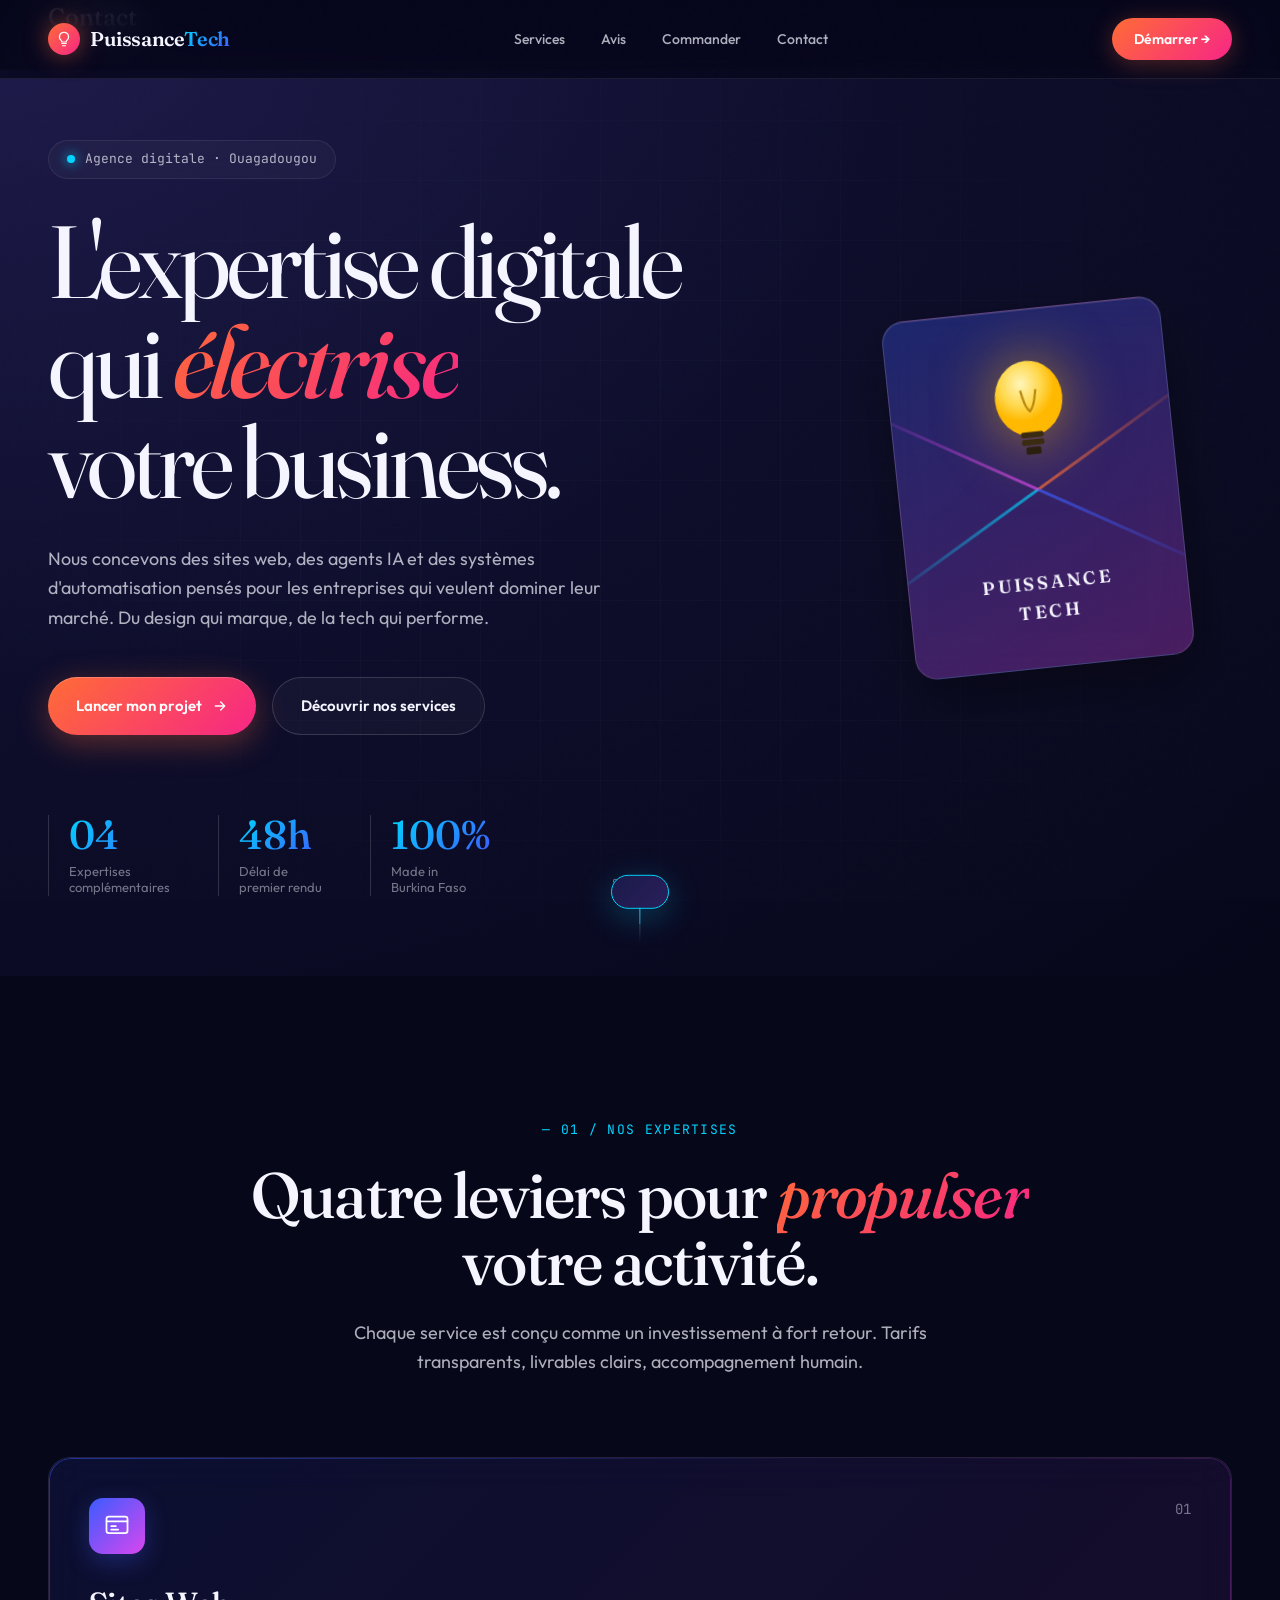
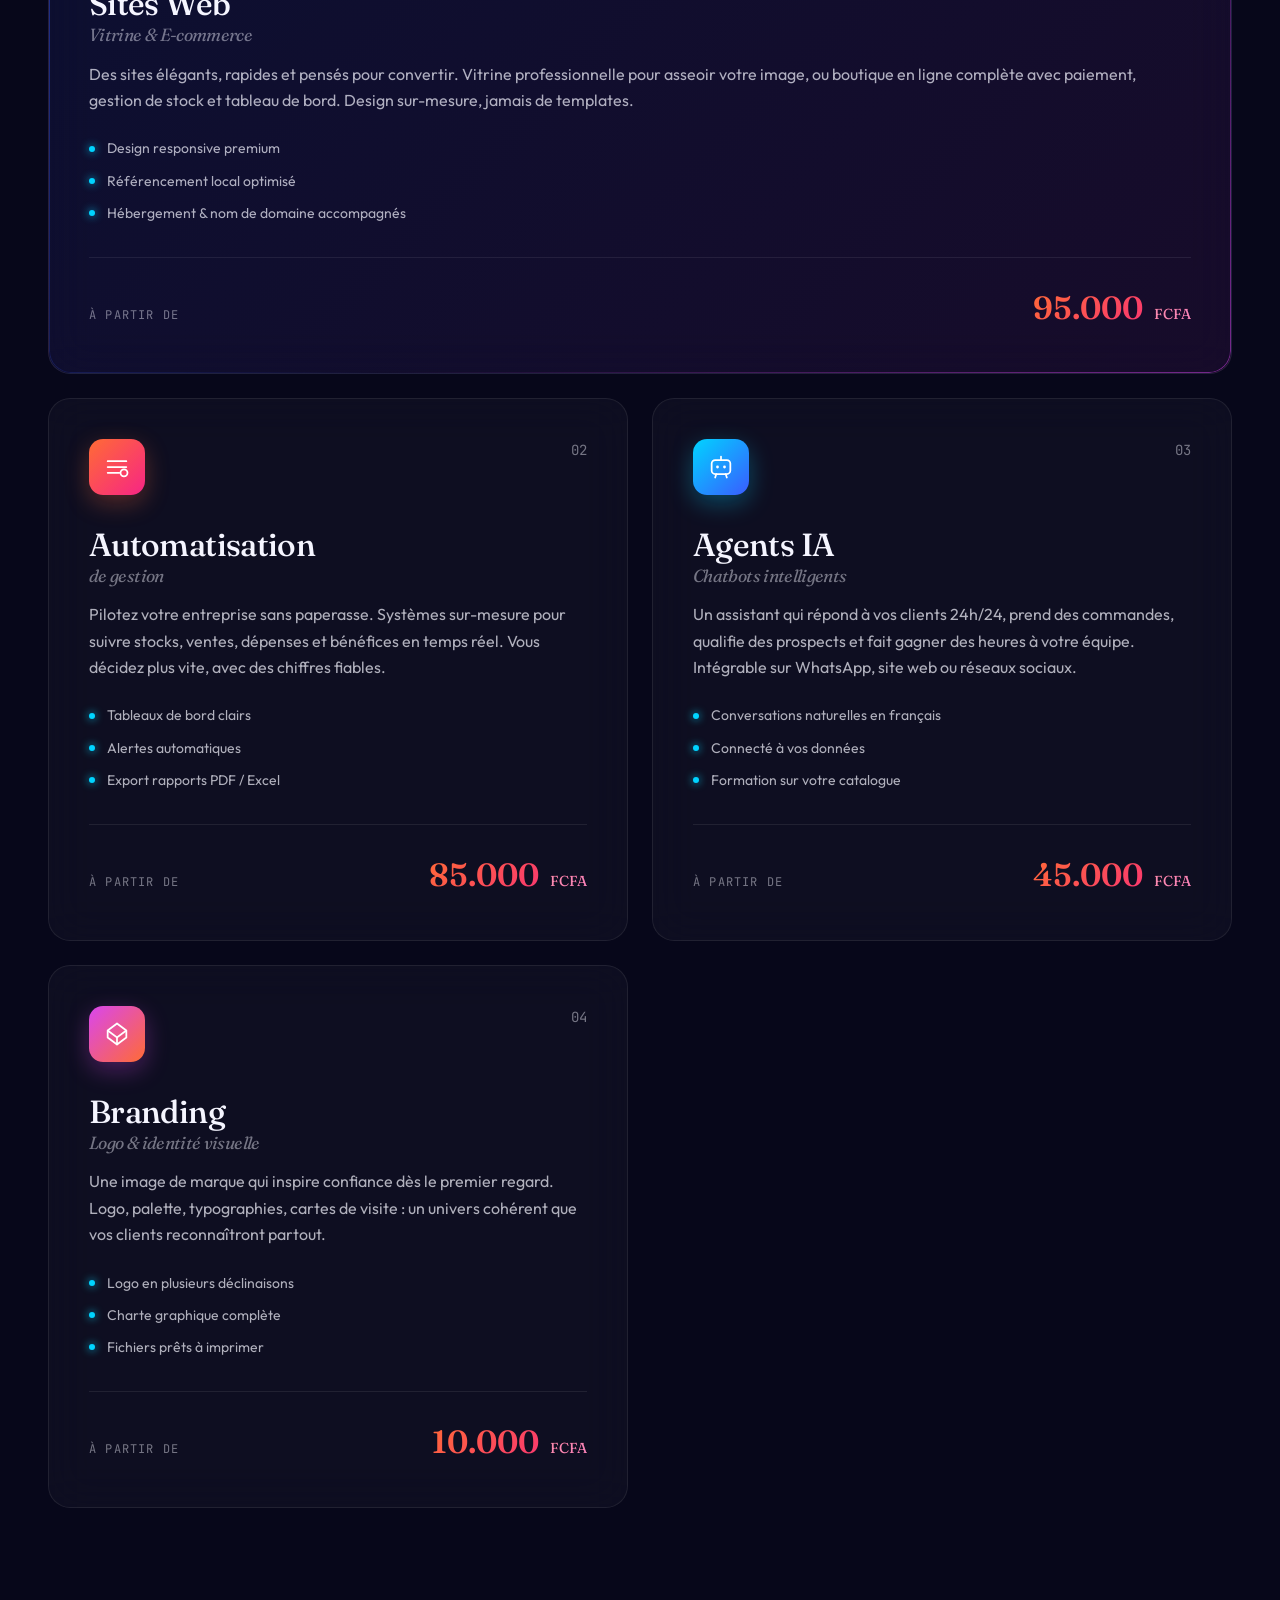
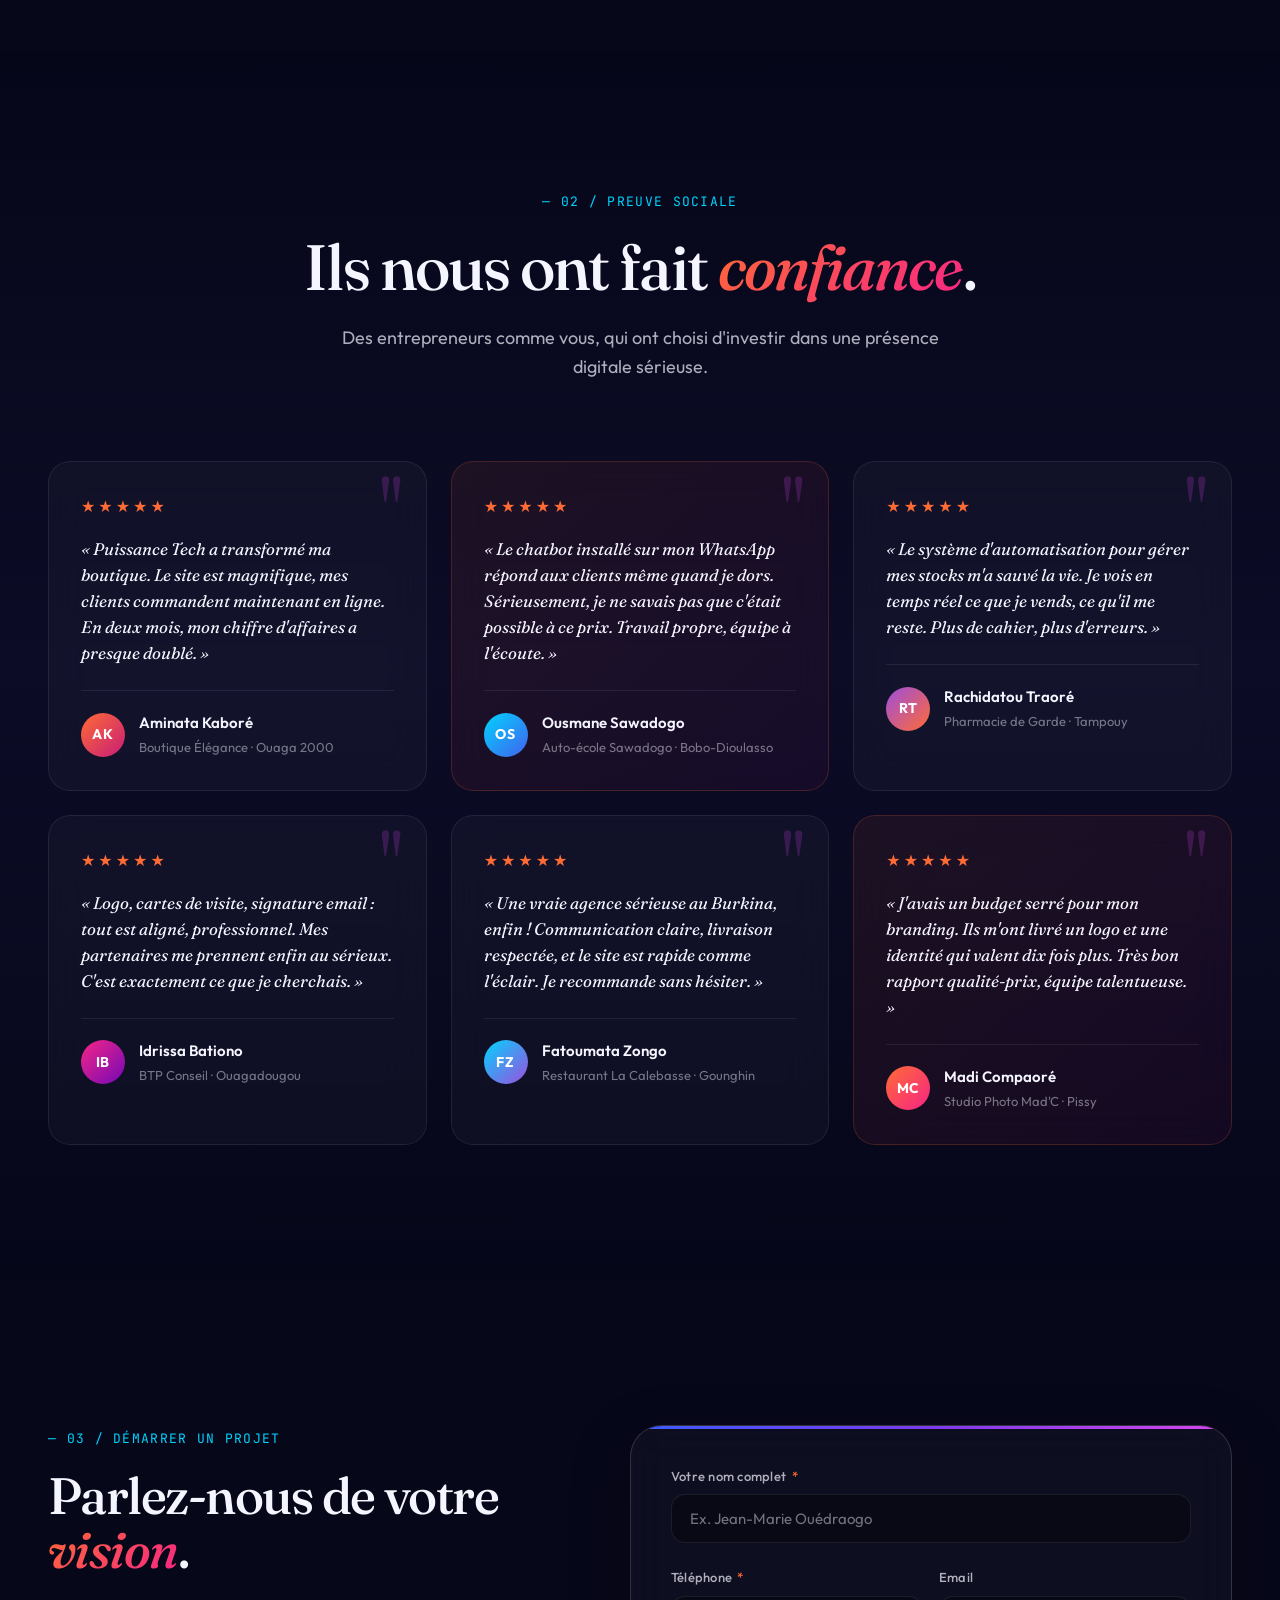
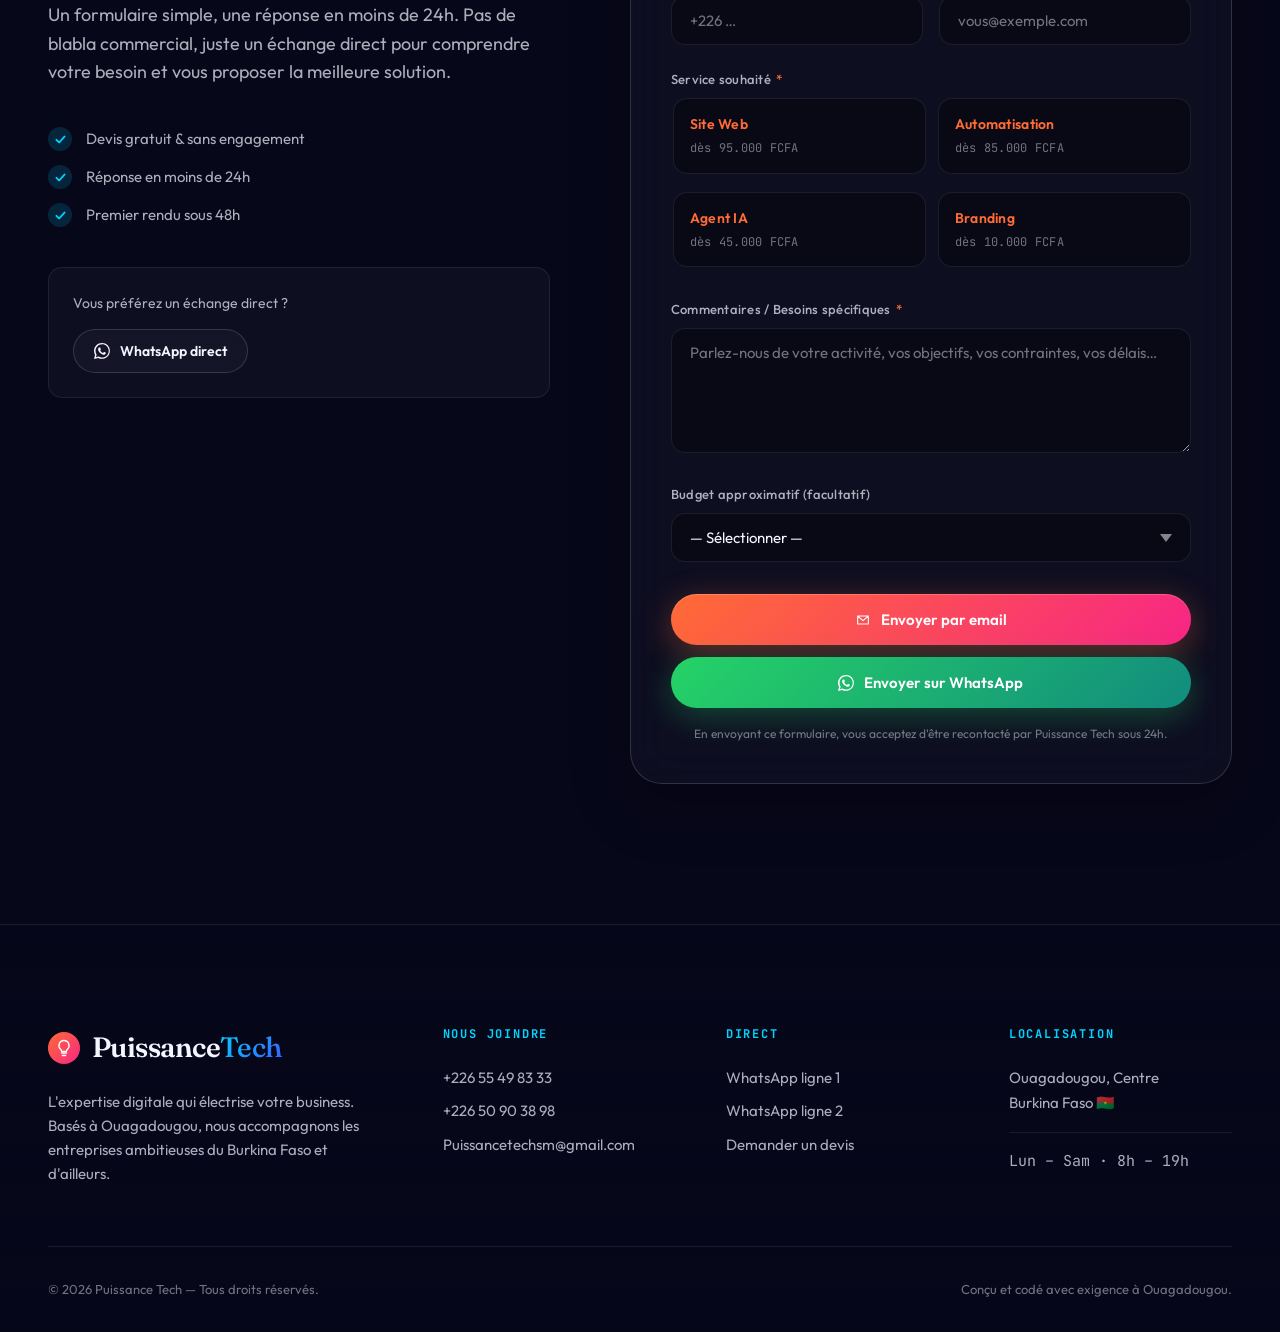
==== index.html @ 855908fe "Site web Site commercial et de présentation de service" ====
<!DOCTYPE html>
<html lang="fr">
<head>
  <meta charset="UTF-8" />
  <meta name="viewport" content="width=device-width, initial-scale=1.0" />
  <meta name="theme-color" content="#0a0a23" />

  <!-- SEO -->
  <title>Puissance Tech — Agence digitale à Ouagadougou | Sites web, IA, automatisation</title>
  <meta name="description" content="Puissance Tech, agence digitale au Burkina Faso. Création de sites web, agents IA, automatisation de gestion et branding. Sites vitrine et e-commerce à partir de 95.000 FCFA." />
  <meta name="keywords" content="agence digitale Ouagadougou, site web Burkina Faso, création site internet Ouaga, chatbot IA Burkina, automatisation entreprise Afrique, branding logo Ouagadougou, Puissance Tech" />
  <meta name="author" content="Puissance Tech" />
  <meta name="geo.region" content="BF" />
  <meta name="geo.placename" content="Ouagadougou" />

  <!-- Open Graph -->
  <meta property="og:type" content="website" />
  <meta property="og:title" content="Puissance Tech — Agence digitale haut de gamme" />
  <meta property="og:description" content="Sites web, agents IA, automatisation, branding. L'expertise digitale au service de votre puissance." />
  <meta property="og:locale" content="fr_FR" />

  <!-- Fonts -->
  <link rel="preconnect" href="https://fonts.googleapis.com" />
  <link rel="preconnect" href="https://fonts.gstatic.com" crossorigin />
  <link href="https://fonts.googleapis.com/css2?family=Fraunces:ital,opsz,wght@0,9..144,300;0,9..144,400;0,9..144,500;0,9..144,600;0,9..144,700;0,9..144,900;1,9..144,400&family=Outfit:wght@300;400;500;600;700&family=JetBrains+Mono:wght@400;500&display=swap" rel="stylesheet" />

  <link rel="stylesheet" href="styles.css" />

  <!-- Schema.org -->
  <script type="application/ld+json">
  {
    "@context": "https://schema.org",
    "@type": "ProfessionalService",
    "name": "Puissance Tech",
    "description": "Agence digitale spécialisée en création de sites web, agents IA, automatisation de gestion et branding.",
    "image": "",
    "telephone": ["+22655498333", "+22650903898"],
    "email": "Puissancetechsm@gmail.com",
    "address": {
      "@type": "PostalAddress",
      "addressLocality": "Ouagadougou",
      "addressRegion": "Centre",
      "addressCountry": "BF"
    },
    "areaServed": "BF",
    "priceRange": "À partir de 10.000 FCFA"
  }
  </script>
</head>
<body>

  <!-- Bruit / grain overlay -->
  <div class="grain" aria-hidden="true"></div>

  <!-- Orbes lumineux d'ambiance -->
  <div class="ambient" aria-hidden="true">
    <div class="orb orb--blue"></div>
    <div class="orb orb--magenta"></div>
    <div class="orb orb--orange"></div>
  </div>

  <!-- Navigation -->
  <header class="nav">
    <a href="#hero" class="nav__brand" aria-label="Puissance Tech — accueil">
      <span class="nav__bulb" aria-hidden="true">
        <svg viewBox="0 0 24 24" fill="none" xmlns="http://www.w3.org/2000/svg">
          <path d="M9 18h6M10 21h4M12 3a6 6 0 0 0-4 10.5c.7.7 1 1.5 1 2.5h6c0-1 .3-1.8 1-2.5A6 6 0 0 0 12 3Z" stroke="currentColor" stroke-width="1.6" stroke-linecap="round" stroke-linejoin="round"/>
        </svg>
      </span>
      <span class="nav__name">Puissance<span class="nav__name-accent">Tech</span></span>
    </a>
    <nav class="nav__links" aria-label="Navigation principale">
      <a href="#services">Services</a>
      <a href="#avis">Avis</a>
      <a href="#commander">Commander</a>
      <a href="#contact">Contact</a>
    </nav>
    <a href="#commander" class="nav__cta">Démarrer →</a>
    <button class="nav__burger" aria-label="Ouvrir le menu" aria-expanded="false">
      <span></span><span></span><span></span>
    </button>
  </header>

  <!-- Menu mobile -->
  <div class="mobile-menu" aria-hidden="true">
    <a href="#services">Services</a>
    <a href="#avis">Avis Clients</a>
    <a href="#commander">Commander</a>
    <a href="#contact">Contact</a>
  </div>

  <!-- HERO -->
  <section id="hero" class="hero">
    <div class="hero__inner">
      <div class="hero__badge">
        <span class="hero__pulse" aria-hidden="true"></span>
        Agence digitale · Ouagadougou
      </div>

      <h1 class="hero__title">
        L'expertise digitale<br />
        qui <em>électrise</em><br />
        votre business.
      </h1>

      <p class="hero__lede">
        Nous concevons des sites web, des agents IA et des systèmes d'automatisation
        pensés pour les entreprises qui veulent dominer leur marché. Du design qui marque,
        de la tech qui performe.
      </p>

      <div class="hero__actions">
        <a href="#commander" class="btn btn--primary">
          Lancer mon projet
          <svg width="16" height="16" viewBox="0 0 24 24" fill="none"><path d="M5 12h14m-6-6 6 6-6 6" stroke="currentColor" stroke-width="2" stroke-linecap="round" stroke-linejoin="round"/></svg>
        </a>
        <a href="#services" class="btn btn--ghost">Découvrir nos services</a>
      </div>

      <div class="hero__metrics">
        <div class="metric">
          <div class="metric__value">04</div>
          <div class="metric__label">Expertises<br/>complémentaires</div>
        </div>
        <div class="metric">
          <div class="metric__value">48h</div>
          <div class="metric__label">Délai de<br/>premier rendu</div>
        </div>
        <div class="metric">
          <div class="metric__value">100%</div>
          <div class="metric__label">Made in<br/>Burkina Faso</div>
        </div>
      </div>
    </div>

    <!-- Carte logo flottante -->
    <div class="hero__logo-card" aria-hidden="true">
      <div class="logo-card">
        <div class="logo-card__rays">
          <span class="ray ray--1"></span>
          <span class="ray ray--2"></span>
          <span class="ray ray--3"></span>
          <span class="ray ray--4"></span>
        </div>
        <div class="logo-card__bulb">
          <svg viewBox="0 0 64 64" fill="none" xmlns="http://www.w3.org/2000/svg">
            <ellipse cx="32" cy="26" rx="18" ry="20" fill="url(#bulbGrad)"/>
            <rect x="26" y="44" width="12" height="3" rx="1" fill="#3a2a10"/>
            <rect x="26" y="48" width="12" height="3" rx="1" fill="#3a2a10"/>
            <rect x="28" y="52" width="8" height="4" rx="1" fill="#2a1f0e"/>
            <path d="M28 22c1 4 1 8 4 11M36 22c-1 4-1 8-4 11" stroke="#b8860b" stroke-width="1.2" stroke-linecap="round"/>
            <defs>
              <radialGradient id="bulbGrad" cx="0.4" cy="0.3">
                <stop offset="0%" stop-color="#fff5b8"/>
                <stop offset="60%" stop-color="#ffd84d"/>
                <stop offset="100%" stop-color="#ffb800"/>
              </radialGradient>
            </defs>
          </svg>
        </div>
        <div class="logo-card__label">PUISSANCE TECH</div>
      </div>
    </div>

    <div class="hero__scroll" aria-hidden="true">
      <span>Scroll</span>
      <span class="hero__scroll-line"></span>
    </div>
  </section>

  <!-- SERVICES -->
  <section id="services" class="services">
    <div class="section-head">
      <span class="section-head__kicker">— 01 / Nos expertises</span>
      <h2 class="section-head__title">Quatre leviers pour <em>propulser</em> votre activité.</h2>
      <p class="section-head__sub">Chaque service est conçu comme un investissement à fort retour. Tarifs transparents, livrables clairs, accompagnement humain.</p>
    </div>

    <div class="services__grid">

      <!-- Service 1 -->
      <article class="service service--featured">
        <div class="service__head">
          <div class="service__icon" aria-hidden="true">
            <svg viewBox="0 0 24 24" fill="none"><rect x="3" y="4" width="18" height="14" rx="2" stroke="currentColor" stroke-width="1.5"/><path d="M3 8h18M7 12h4M7 15h6" stroke="currentColor" stroke-width="1.5" stroke-linecap="round"/></svg>
          </div>
          <div class="service__num">01</div>
        </div>
        <h3 class="service__title">Sites Web<br/><span>Vitrine & E-commerce</span></h3>
        <p class="service__desc">
          Des sites élégants, rapides et pensés pour convertir. Vitrine professionnelle pour
          asseoir votre image, ou boutique en ligne complète avec paiement, gestion de stock
          et tableau de bord. Design sur-mesure, jamais de templates.
        </p>
        <ul class="service__features">
          <li>Design responsive premium</li>
          <li>Référencement local optimisé</li>
          <li>Hébergement & nom de domaine accompagnés</li>
        </ul>
        <div class="service__price">
          <span class="service__price-label">À partir de</span>
          <span class="service__price-value">95.000 <em>FCFA</em></span>
        </div>
      </article>

      <!-- Service 2 -->
      <article class="service">
        <div class="service__head">
          <div class="service__icon" aria-hidden="true">
            <svg viewBox="0 0 24 24" fill="none"><path d="M4 7h16M4 12h16M4 17h10" stroke="currentColor" stroke-width="1.5" stroke-linecap="round"/><circle cx="18" cy="17" r="3" stroke="currentColor" stroke-width="1.5"/></svg>
          </div>
          <div class="service__num">02</div>
        </div>
        <h3 class="service__title">Automatisation<br/><span>de gestion</span></h3>
        <p class="service__desc">
          Pilotez votre entreprise sans paperasse. Systèmes sur-mesure pour suivre stocks,
          ventes, dépenses et bénéfices en temps réel. Vous décidez plus vite, avec des
          chiffres fiables.
        </p>
        <ul class="service__features">
          <li>Tableaux de bord clairs</li>
          <li>Alertes automatiques</li>
          <li>Export rapports PDF / Excel</li>
        </ul>
        <div class="service__price">
          <span class="service__price-label">À partir de</span>
          <span class="service__price-value">85.000 <em>FCFA</em></span>
        </div>
      </article>

      <!-- Service 3 -->
      <article class="service">
        <div class="service__head">
          <div class="service__icon" aria-hidden="true">
            <svg viewBox="0 0 24 24" fill="none"><rect x="4" y="6" width="16" height="12" rx="3" stroke="currentColor" stroke-width="1.5"/><circle cx="9" cy="12" r="1.2" fill="currentColor"/><circle cx="15" cy="12" r="1.2" fill="currentColor"/><path d="M12 3v3M8 18l-1 3M16 18l1 3" stroke="currentColor" stroke-width="1.5" stroke-linecap="round"/></svg>
          </div>
          <div class="service__num">03</div>
        </div>
        <h3 class="service__title">Agents IA<br/><span>Chatbots intelligents</span></h3>
        <p class="service__desc">
          Un assistant qui répond à vos clients 24h/24, prend des commandes, qualifie des
          prospects et fait gagner des heures à votre équipe. Intégrable sur WhatsApp,
          site web ou réseaux sociaux.
        </p>
        <ul class="service__features">
          <li>Conversations naturelles en français</li>
          <li>Connecté à vos données</li>
          <li>Formation sur votre catalogue</li>
        </ul>
        <div class="service__price">
          <span class="service__price-label">À partir de</span>
          <span class="service__price-value">45.000 <em>FCFA</em></span>
        </div>
      </article>

      <!-- Service 4 -->
      <article class="service">
        <div class="service__head">
          <div class="service__icon" aria-hidden="true">
            <svg viewBox="0 0 24 24" fill="none"><path d="M12 3 4 9v6l8 6 8-6V9l-8-6Z" stroke="currentColor" stroke-width="1.5" stroke-linejoin="round"/><path d="m4 9 8 6 8-6M12 15v6" stroke="currentColor" stroke-width="1.5"/></svg>
          </div>
          <div class="service__num">04</div>
        </div>
        <h3 class="service__title">Branding<br/><span>Logo & identité visuelle</span></h3>
        <p class="service__desc">
          Une image de marque qui inspire confiance dès le premier regard. Logo, palette,
          typographies, cartes de visite : un univers cohérent que vos clients
          reconnaîtront partout.
        </p>
        <ul class="service__features">
          <li>Logo en plusieurs déclinaisons</li>
          <li>Charte graphique complète</li>
          <li>Fichiers prêts à imprimer</li>
        </ul>
        <div class="service__price">
          <span class="service__price-label">À partir de</span>
          <span class="service__price-value">10.000 <em>FCFA</em></span>
        </div>
      </article>

    </div>
  </section>

  <!-- AVIS CLIENTS -->
  <section id="avis" class="reviews">
    <div class="section-head">
      <span class="section-head__kicker">— 02 / Preuve sociale</span>
      <h2 class="section-head__title">Ils nous ont fait <em>confiance</em>.</h2>
      <p class="section-head__sub">Des entrepreneurs comme vous, qui ont choisi d'investir dans une présence digitale sérieuse.</p>
    </div>

    <div class="reviews__grid">

      <article class="review">
        <div class="review__stars" aria-label="5 sur 5">★★★★★</div>
        <p class="review__text">
          « Puissance Tech a transformé ma boutique. Le site est magnifique, mes clients
          commandent maintenant en ligne. En deux mois, mon chiffre d'affaires a presque doublé. »
        </p>
        <footer class="review__author">
          <div class="review__avatar" style="background: linear-gradient(135deg, #ff6b35, #c81d77);">AK</div>
          <div>
            <div class="review__name">Aminata Kaboré</div>
            <div class="review__role">Boutique Élégance · Ouaga 2000</div>
          </div>
        </footer>
      </article>

      <article class="review review--accent">
        <div class="review__stars" aria-label="5 sur 5">★★★★★</div>
        <p class="review__text">
          « Le chatbot installé sur mon WhatsApp répond aux clients même quand je dors.
          Sérieusement, je ne savais pas que c'était possible à ce prix. Travail propre,
          équipe à l'écoute. »
        </p>
        <footer class="review__author">
          <div class="review__avatar" style="background: linear-gradient(135deg, #00d4ff, #4361ee);">OS</div>
          <div>
            <div class="review__name">Ousmane Sawadogo</div>
            <div class="review__role">Auto-école Sawadogo · Bobo-Dioulasso</div>
          </div>
        </footer>
      </article>

      <article class="review">
        <div class="review__stars" aria-label="5 sur 5">★★★★★</div>
        <p class="review__text">
          « Le système d'automatisation pour gérer mes stocks m'a sauvé la vie. Je vois
          en temps réel ce que je vends, ce qu'il me reste. Plus de cahier, plus d'erreurs. »
        </p>
        <footer class="review__author">
          <div class="review__avatar" style="background: linear-gradient(135deg, #9d4edd, #ff6b35);">RT</div>
          <div>
            <div class="review__name">Rachidatou Traoré</div>
            <div class="review__role">Pharmacie de Garde · Tampouy</div>
          </div>
        </footer>
      </article>

      <article class="review">
        <div class="review__stars" aria-label="5 sur 5">★★★★★</div>
        <p class="review__text">
          « Logo, cartes de visite, signature email : tout est aligné, professionnel.
          Mes partenaires me prennent enfin au sérieux. C'est exactement ce que je cherchais. »
        </p>
        <footer class="review__author">
          <div class="review__avatar" style="background: linear-gradient(135deg, #f72585, #7209b7);">IB</div>
          <div>
            <div class="review__name">Idrissa Bationo</div>
            <div class="review__role">BTP Conseil · Ouagadougou</div>
          </div>
        </footer>
      </article>

      <article class="review">
        <div class="review__stars" aria-label="5 sur 5">★★★★★</div>
        <p class="review__text">
          « Une vraie agence sérieuse au Burkina, enfin ! Communication claire, livraison
          respectée, et le site est rapide comme l'éclair. Je recommande sans hésiter. »
        </p>
        <footer class="review__author">
          <div class="review__avatar" style="background: linear-gradient(135deg, #00d4ff, #9d4edd);">FZ</div>
          <div>
            <div class="review__name">Fatoumata Zongo</div>
            <div class="review__role">Restaurant La Calebasse · Gounghin</div>
          </div>
        </footer>
      </article>

      <article class="review review--accent">
        <div class="review__stars" aria-label="5 sur 5">★★★★★</div>
        <p class="review__text">
          « J'avais un budget serré pour mon branding. Ils m'ont livré un logo et une identité
          qui valent dix fois plus. Très bon rapport qualité-prix, équipe talentueuse. »
        </p>
        <footer class="review__author">
          <div class="review__avatar" style="background: linear-gradient(135deg, #ff6b35, #f72585);">MC</div>
          <div>
            <div class="review__name">Madi Compaoré</div>
            <div class="review__role">Studio Photo Mad'C · Pissy</div>
          </div>
        </footer>
      </article>

    </div>
  </section>

  <!-- TUNNEL DE COMMANDE -->
  <section id="commander" class="order">
    <div class="order__container">
      <div class="order__intro">
        <span class="section-head__kicker">— 03 / Démarrer un projet</span>
        <h2 class="section-head__title">Parlez-nous de votre <em>vision</em>.</h2>
        <p class="section-head__sub">
          Un formulaire simple, une réponse en moins de 24h. Pas de blabla commercial,
          juste un échange direct pour comprendre votre besoin et vous proposer la meilleure solution.
        </p>

        <div class="order__perks">
          <div class="perk"><span class="perk__check">✓</span> Devis gratuit & sans engagement</div>
          <div class="perk"><span class="perk__check">✓</span> Réponse en moins de 24h</div>
          <div class="perk"><span class="perk__check">✓</span> Premier rendu sous 48h</div>
        </div>

        <div class="order__direct">
          <p>Vous préférez un échange direct ?</p>
          <a href="https://wa.me/22655498333" class="btn btn--ghost btn--small" target="_blank" rel="noopener">
            <svg width="16" height="16" viewBox="0 0 24 24" fill="currentColor"><path d="M17.5 14.4c-.3-.1-1.7-.8-2-.9-.3-.1-.5-.1-.7.1-.2.3-.7.9-.9 1.1-.2.2-.3.2-.6.1-.3-.1-1.2-.5-2.3-1.4-.9-.8-1.4-1.7-1.6-2-.2-.3 0-.5.1-.6.1-.1.3-.3.4-.5.1-.2.2-.3.3-.5.1-.2.05-.3 0-.5-.05-.1-.6-1.5-.9-2-.2-.5-.5-.4-.7-.4-.2 0-.4 0-.6 0-.2 0-.5.1-.8.4-.3.3-1 1-1 2.4 0 1.4 1 2.8 1.2 3 .1.2 2 3 4.8 4.2.7.3 1.2.5 1.6.6.7.2 1.3.2 1.8.1.5-.1 1.7-.7 1.9-1.4.2-.7.2-1.2.2-1.4-.1-.1-.3-.2-.6-.3z"/><path d="M20.5 3.5C18.3 1.3 15.3.1 12 .1 5.4.1 0 5.4 0 12c0 2.1.6 4.2 1.6 6L0 24l6.2-1.6c1.7.9 3.7 1.4 5.7 1.4 6.6 0 11.9-5.4 11.9-11.9 0-3.2-1.2-6.2-3.3-8.4zm-8.4 18.3c-1.8 0-3.5-.5-5-1.4l-.4-.2-3.7 1 1-3.6-.2-.4c-1-1.6-1.5-3.4-1.5-5.3 0-5.5 4.4-9.9 9.9-9.9 2.6 0 5.1 1 7 2.9 1.9 1.9 2.9 4.4 2.9 7-.1 5.4-4.5 9.9-10 9.9z"/></svg>
            WhatsApp direct
          </a>
        </div>
      </div>

      <form class="order__form" id="orderForm" novalidate>
        <div class="form__group">
          <label for="name">Votre nom complet <span>*</span></label>
          <input type="text" id="name" name="name" required placeholder="Ex. Jean-Marie Ouédraogo" />
        </div>

        <div class="form__row">
          <div class="form__group">
            <label for="phone">Téléphone <span>*</span></label>
            <input type="tel" id="phone" name="phone" required placeholder="+226 …" />
          </div>
          <div class="form__group">
            <label for="email">Email</label>
            <input type="email" id="email" name="email" placeholder="vous@exemple.com" />
          </div>
        </div>

        <div class="form__group">
          <label>Service souhaité <span>*</span></label>
          <div class="form__chips">
            <label class="chip">
              <input type="radio" name="service" value="Site Web (Vitrine ou E-commerce) — à partir de 95.000 FCFA" required />
              <span>Site Web<small>dès 95.000 FCFA</small></span>
            </label>
            <label class="chip">
              <input type="radio" name="service" value="Automatisation de gestion — à partir de 85.000 FCFA" />
              <span>Automatisation<small>dès 85.000 FCFA</small></span>
            </label>
            <label class="chip">
              <input type="radio" name="service" value="Agent IA / Chatbot — à partir de 45.000 FCFA" />
              <span>Agent IA<small>dès 45.000 FCFA</small></span>
            </label>
            <label class="chip">
              <input type="radio" name="service" value="Branding (Logo & identité visuelle) — à partir de 10.000 FCFA" />
              <span>Branding<small>dès 10.000 FCFA</small></span>
            </label>
          </div>
        </div>

        <div class="form__group">
          <label for="message">Commentaires / Besoins spécifiques <span>*</span></label>
          <textarea id="message" name="message" rows="5" required placeholder="Parlez-nous de votre activité, vos objectifs, vos contraintes, vos délais…"></textarea>
        </div>

        <div class="form__group">
          <label for="budget">Budget approximatif (facultatif)</label>
          <select id="budget" name="budget">
            <option value="">— Sélectionner —</option>
            <option>Moins de 50.000 FCFA</option>
            <option>50.000 – 100.000 FCFA</option>
            <option>100.000 – 250.000 FCFA</option>
            <option>250.000 – 500.000 FCFA</option>
            <option>Plus de 500.000 FCFA</option>
            <option>À définir ensemble</option>
          </select>
        </div>

        <div class="form__submit">
          <button type="submit" class="btn btn--primary btn--full" data-method="email">
            <svg width="16" height="16" viewBox="0 0 24 24" fill="none"><path d="M4 6h16v12H4z M4 6l8 7 8-7" stroke="currentColor" stroke-width="1.6" stroke-linejoin="round"/></svg>
            Envoyer par email
          </button>
          <button type="submit" class="btn btn--whatsapp btn--full" data-method="whatsapp">
            <svg width="16" height="16" viewBox="0 0 24 24" fill="currentColor"><path d="M17.5 14.4c-.3-.1-1.7-.8-2-.9-.3-.1-.5-.1-.7.1-.2.3-.7.9-.9 1.1-.2.2-.3.2-.6.1-.3-.1-1.2-.5-2.3-1.4-.9-.8-1.4-1.7-1.6-2-.2-.3 0-.5.1-.6.1-.1.3-.3.4-.5.1-.2.2-.3.3-.5.1-.2.05-.3 0-.5-.05-.1-.6-1.5-.9-2-.2-.5-.5-.4-.7-.4-.2 0-.4 0-.6 0-.2 0-.5.1-.8.4-.3.3-1 1-1 2.4 0 1.4 1 2.8 1.2 3 .1.2 2 3 4.8 4.2.7.3 1.2.5 1.6.6.7.2 1.3.2 1.8.1.5-.1 1.7-.7 1.9-1.4.2-.7.2-1.2.2-1.4-.1-.1-.3-.2-.6-.3z"/><path d="M20.5 3.5C18.3 1.3 15.3.1 12 .1 5.4.1 0 5.4 0 12c0 2.1.6 4.2 1.6 6L0 24l6.2-1.6c1.7.9 3.7 1.4 5.7 1.4 6.6 0 11.9-5.4 11.9-11.9 0-3.2-1.2-6.2-3.3-8.4zm-8.4 18.3c-1.8 0-3.5-.5-5-1.4l-.4-.2-3.7 1 1-3.6-.2-.4c-1-1.6-1.5-3.4-1.5-5.3 0-5.5 4.4-9.9 9.9-9.9 2.6 0 5.1 1 7 2.9 1.9 1.9 2.9 4.4 2.9 7-.1 5.4-4.5 9.9-10 9.9z"/></svg>
            Envoyer sur WhatsApp
          </button>
        </div>

        <p class="form__notice">En envoyant ce formulaire, vous acceptez d'être recontacté par Puissance Tech sous 24h.</p>
      </form>

    </div>
  </section>

  <!-- CONTACT / FOOTER -->
  <section id="contact" class="contact">
    <div class="contact__inner">
      <div class="contact__brand">
        <div class="contact__logo">
          <svg viewBox="0 0 24 24" fill="none" xmlns="http://www.w3.org/2000/svg">
            <path d="M9 18h6M10 21h4M12 3a6 6 0 0 0-4 10.5c.7.7 1 1.5 1 2.5h6c0-1 .3-1.8 1-2.5A6 6 0 0 0 12 3Z" stroke="currentColor" stroke-width="1.6" stroke-linecap="round" stroke-linejoin="round"/>
          </svg>
          <span>Puissance<em>Tech</em></span>
        </div>
        <p>L'expertise digitale qui électrise votre business. Basés à Ouagadougou, nous accompagnons les entreprises ambitieuses du Burkina Faso et d'ailleurs.</p>
      </div>

      <div class="contact__col">
        <h4>Nous joindre</h4>
        <a href="tel:+22655498333">+226 55 49 83 33</a>
        <a href="tel:+22650903898">+226 50 90 38 98</a>
        <a href="mailto:Puissancetechsm@gmail.com">Puissancetechsm@gmail.com</a>
      </div>

      <div class="contact__col">
        <h4>Direct</h4>
        <a href="https://wa.me/22655498333" target="_blank" rel="noopener">WhatsApp ligne 1</a>
        <a href="https://wa.me/22650903898" target="_blank" rel="noopener">WhatsApp ligne 2</a>
        <a href="#commander">Demander un devis</a>
      </div>

      <div class="contact__col">
        <h4>Localisation</h4>
        <p>Ouagadougou, Centre<br/>Burkina Faso 🇧🇫</p>
        <p class="contact__hours">Lun – Sam · 8h – 19h</p>
      </div>
    </div>

    <div class="contact__bottom">
      <span>© <span id="year"></span> Puissance Tech — Tous droits réservés.</span>
      <span>Conçu et codé avec exigence à Ouagadougou.</span>
    </div>
  </section>

  <!-- Toast notification -->
  <div class="toast" id="toast" role="status" aria-live="polite"></div>

  <script src="script.js"></script>
</body>
</html>
---- styles.css ----
/* ============================================
   PUISSANCE TECH — Stylesheet
   Direction : Luxe-Tech, sombre, accents lumineux
   ============================================ */

:root {
  /* Palette principale (inspirée du logo) */
  --bg-deep: #07071a;
  --bg-night: #0d0d2b;
  --bg-elevated: #14143a;
  --bg-card: rgba(255, 255, 255, 0.03);
  --bg-card-hover: rgba(255, 255, 255, 0.06);

  /* Accents lumineux */
  --accent-blue: #3a5cff;
  --accent-cyan: #00d4ff;
  --accent-magenta: #d946ef;
  --accent-orange: #ff6b35;
  --accent-pink: #f72585;

  /* Texte */
  --text-primary: #f5f5ff;
  --text-secondary: rgba(245, 245, 255, 0.7);
  --text-muted: rgba(245, 245, 255, 0.45);

  /* Bordures & overlays */
  --border-subtle: rgba(255, 255, 255, 0.08);
  --border-medium: rgba(255, 255, 255, 0.15);
  --border-glow: rgba(58, 92, 255, 0.4);

  /* Gradients signature */
  --grad-logo: linear-gradient(120deg, #3a5cff 0%, #7c3aed 50%, #d946ef 100%);
  --grad-warm: linear-gradient(135deg, #ff6b35 0%, #f72585 100%);
  --grad-cool: linear-gradient(135deg, #00d4ff 0%, #3a5cff 100%);
  --grad-hero: radial-gradient(ellipse at top left, #1e1b4b 0%, #0d0d2b 50%, #07071a 100%);

  /* Typographies */
  --font-display: 'Fraunces', 'Times New Roman', serif;
  --font-body: 'Outfit', system-ui, sans-serif;
  --font-mono: 'JetBrains Mono', 'Courier New', monospace;

  /* Espacement */
  --radius-sm: 6px;
  --radius-md: 14px;
  --radius-lg: 22px;
  --radius-xl: 32px;

  /* Transitions */
  --ease: cubic-bezier(0.22, 1, 0.36, 1);
  --ease-bounce: cubic-bezier(0.34, 1.56, 0.64, 1);
}

/* ============================================
   RESET & BASE
   ============================================ */

*, *::before, *::after {
  box-sizing: border-box;
  margin: 0;
  padding: 0;
}

html {
  scroll-behavior: smooth;
  -webkit-font-smoothing: antialiased;
  text-rendering: optimizeLegibility;
}

body {
  font-family: var(--font-body);
  font-weight: 400;
  font-size: 16px;
  line-height: 1.6;
  color: var(--text-primary);
  background: var(--bg-deep);
  overflow-x: hidden;
  position: relative;
  min-height: 100vh;
}

a {
  color: inherit;
  text-decoration: none;
  transition: color 0.3s var(--ease);
}

button {
  font-family: inherit;
  cursor: pointer;
  border: none;
  background: none;
  color: inherit;
}

img, svg {
  max-width: 100%;
  display: block;
}

em {
  font-style: italic;
  font-family: var(--font-display);
  background: var(--grad-warm);
  -webkit-background-clip: text;
  background-clip: text;
  -webkit-text-fill-color: transparent;
  font-weight: 500;
}

/* ============================================
   AMBIANCE — Grain & orbes
   ============================================ */

.grain {
  position: fixed;
  inset: 0;
  pointer-events: none;
  z-index: 100;
  opacity: 0.04;
  mix-blend-mode: overlay;
  background-image: url("data:image/svg+xml,%3Csvg viewBox='0 0 200 200' xmlns='http://www.w3.org/2000/svg'%3E%3Cfilter id='n'%3E%3CfeTurbulence type='fractalNoise' baseFrequency='0.9' numOctaves='3'/%3E%3C/filter%3E%3Crect width='100%25' height='100%25' filter='url(%23n)'/%3E%3C/svg%3E");
}

.ambient {
  position: fixed;
  inset: 0;
  pointer-events: none;
  z-index: 0;
  overflow: hidden;
}

.orb {
  position: absolute;
  border-radius: 50%;
  filter: blur(100px);
  opacity: 0.4;
  animation: orb-float 20s var(--ease) infinite alternate;
}

.orb--blue {
  width: 600px; height: 600px;
  background: var(--accent-blue);
  top: -200px; left: -200px;
}

.orb--magenta {
  width: 500px; height: 500px;
  background: var(--accent-magenta);
  top: 40%; right: -150px;
  animation-delay: -7s;
  opacity: 0.3;
}

.orb--orange {
  width: 400px; height: 400px;
  background: var(--accent-orange);
  bottom: -100px; left: 30%;
  animation-delay: -14s;
  opacity: 0.2;
}

@keyframes orb-float {
  0%   { transform: translate(0, 0) scale(1); }
  50%  { transform: translate(60px, -40px) scale(1.1); }
  100% { transform: translate(-30px, 60px) scale(0.95); }
}

/* ============================================
   NAVIGATION
   ============================================ */

.nav {
  position: fixed;
  top: 0; left: 0; right: 0;
  z-index: 50;
  padding: 18px 48px;
  display: flex;
  align-items: center;
  justify-content: space-between;
  background: rgba(7, 7, 26, 0.7);
  backdrop-filter: blur(20px) saturate(140%);
  -webkit-backdrop-filter: blur(20px) saturate(140%);
  border-bottom: 1px solid var(--border-subtle);
  transition: all 0.4s var(--ease);
}

.nav.scrolled {
  padding: 12px 48px;
  background: rgba(7, 7, 26, 0.92);
}

.nav__brand {
  display: flex;
  align-items: center;
  gap: 10px;
  font-family: var(--font-display);
  font-weight: 600;
  font-size: 20px;
  letter-spacing: -0.02em;
}

.nav__bulb {
  width: 32px; height: 32px;
  display: grid;
  place-items: center;
  background: var(--grad-warm);
  border-radius: 50%;
  color: white;
  box-shadow: 0 0 24px rgba(255, 107, 53, 0.5);
}

.nav__bulb svg { width: 18px; height: 18px; }

.nav__name-accent {
  background: var(--grad-cool);
  -webkit-background-clip: text;
  background-clip: text;
  -webkit-text-fill-color: transparent;
}

.nav__links {
  display: flex;
  gap: 36px;
}

.nav__links a {
  font-size: 14px;
  font-weight: 500;
  color: var(--text-secondary);
  position: relative;
  padding: 4px 0;
}

.nav__links a::after {
  content: '';
  position: absolute;
  bottom: 0; left: 0;
  height: 1px;
  width: 0;
  background: var(--grad-warm);
  transition: width 0.3s var(--ease);
}

.nav__links a:hover {
  color: var(--text-primary);
}

.nav__links a:hover::after { width: 100%; }

.nav__cta {
  padding: 10px 22px;
  font-size: 14px;
  font-weight: 600;
  background: var(--grad-warm);
  border-radius: 100px;
  color: white;
  box-shadow: 0 4px 24px rgba(255, 107, 53, 0.3);
  transition: all 0.3s var(--ease);
}

.nav__cta:hover {
  transform: translateY(-2px);
  box-shadow: 0 8px 32px rgba(255, 107, 53, 0.5);
}

.nav__burger {
  display: none;
  flex-direction: column;
  gap: 5px;
  padding: 8px;
}

.nav__burger span {
  width: 24px; height: 2px;
  background: var(--text-primary);
  transition: all 0.3s var(--ease);
}

.nav__burger.active span:nth-child(1) { transform: translateY(7px) rotate(45deg); }
.nav__burger.active span:nth-child(2) { opacity: 0; }
.nav__burger.active span:nth-child(3) { transform: translateY(-7px) rotate(-45deg); }

.mobile-menu {
  position: fixed;
  top: 70px; left: 0; right: 0;
  background: rgba(7, 7, 26, 0.98);
  backdrop-filter: blur(20px);
  padding: 32px 48px;
  display: flex;
  flex-direction: column;
  gap: 20px;
  z-index: 49;
  transform: translateY(-100%);
  transition: transform 0.4s var(--ease);
  border-bottom: 1px solid var(--border-subtle);
}

.mobile-menu.open { transform: translateY(0); }

.mobile-menu a {
  font-family: var(--font-display);
  font-size: 24px;
  font-weight: 500;
  color: var(--text-primary);
}

/* ============================================
   BOUTONS
   ============================================ */

.btn {
  display: inline-flex;
  align-items: center;
  gap: 10px;
  padding: 16px 28px;
  font-size: 15px;
  font-weight: 600;
  border-radius: 100px;
  transition: all 0.3s var(--ease);
  cursor: pointer;
  white-space: nowrap;
}

.btn--primary {
  background: var(--grad-warm);
  color: white;
  box-shadow: 0 8px 32px rgba(255, 107, 53, 0.35), inset 0 1px 0 rgba(255,255,255,0.2);
}

.btn--primary:hover {
  transform: translateY(-2px);
  box-shadow: 0 12px 40px rgba(255, 107, 53, 0.5), inset 0 1px 0 rgba(255,255,255,0.2);
}

.btn--ghost {
  background: var(--bg-card);
  color: var(--text-primary);
  border: 1px solid var(--border-medium);
  backdrop-filter: blur(10px);
}

.btn--ghost:hover {
  background: var(--bg-card-hover);
  border-color: var(--accent-cyan);
}

.btn--whatsapp {
  background: linear-gradient(135deg, #25d366, #128c7e);
  color: white;
  box-shadow: 0 8px 32px rgba(37, 211, 102, 0.3);
}

.btn--whatsapp:hover {
  transform: translateY(-2px);
  box-shadow: 0 12px 40px rgba(37, 211, 102, 0.45);
}

.btn--small { padding: 10px 20px; font-size: 14px; }
.btn--full { width: 100%; justify-content: center; }

/* ============================================
   SECTION HEAD
   ============================================ */

.section-head {
  max-width: 780px;
  margin: 0 auto 80px;
  text-align: center;
  position: relative;
  z-index: 2;
}

.section-head__kicker {
  display: inline-block;
  font-family: var(--font-mono);
  font-size: 13px;
  letter-spacing: 0.1em;
  color: var(--accent-cyan);
  margin-bottom: 20px;
  text-transform: uppercase;
}

.section-head__title {
  font-family: var(--font-display);
  font-size: clamp(2.5rem, 5vw, 4.5rem);
  font-weight: 500;
  line-height: 1.05;
  letter-spacing: -0.03em;
  margin-bottom: 24px;
}

.section-head__sub {
  font-size: 18px;
  color: var(--text-secondary);
  max-width: 600px;
  margin: 0 auto;
  line-height: 1.6;
}

/* ============================================
   HERO
   ============================================ */

.hero {
  min-height: 100vh;
  padding: 140px 48px 80px;
  display: flex;
  align-items: center;
  position: relative;
  background: var(--grad-hero);
  overflow: hidden;
}

.hero::before {
  content: '';
  position: absolute;
  inset: 0;
  background-image:
    linear-gradient(rgba(255,255,255,0.02) 1px, transparent 1px),
    linear-gradient(90deg, rgba(255,255,255,0.02) 1px, transparent 1px);
  background-size: 60px 60px;
  mask-image: radial-gradient(ellipse at center, black 40%, transparent 80%);
  -webkit-mask-image: radial-gradient(ellipse at center, black 40%, transparent 80%);
  pointer-events: none;
}

.hero__inner {
  max-width: 1280px;
  width: 100%;
  margin: 0 auto;
  position: relative;
  z-index: 2;
}

.hero__badge {
  display: inline-flex;
  align-items: center;
  gap: 10px;
  padding: 8px 18px;
  border-radius: 100px;
  background: var(--bg-card);
  border: 1px solid var(--border-subtle);
  backdrop-filter: blur(10px);
  font-family: var(--font-mono);
  font-size: 13px;
  color: var(--text-secondary);
  margin-bottom: 32px;
  animation: fade-up 0.8s var(--ease) both;
}

.hero__pulse {
  width: 8px; height: 8px;
  background: var(--accent-cyan);
  border-radius: 50%;
  box-shadow: 0 0 12px var(--accent-cyan);
  animation: pulse 2s var(--ease) infinite;
}

@keyframes pulse {
  0%, 100% { opacity: 1; transform: scale(1); }
  50%      { opacity: 0.5; transform: scale(1.3); }
}

.hero__title {
  font-family: var(--font-display);
  font-weight: 400;
  font-size: clamp(3rem, 8vw, 6.5rem);
  line-height: 0.98;
  letter-spacing: -0.04em;
  margin-bottom: 32px;
  max-width: 900px;
  animation: fade-up 0.8s var(--ease) 0.1s both;
}

.hero__lede {
  font-size: clamp(1rem, 1.4vw, 1.25rem);
  color: var(--text-secondary);
  max-width: 580px;
  margin-bottom: 44px;
  line-height: 1.65;
  animation: fade-up 0.8s var(--ease) 0.2s both;
}

.hero__actions {
  display: flex;
  gap: 16px;
  flex-wrap: wrap;
  margin-bottom: 80px;
  animation: fade-up 0.8s var(--ease) 0.3s both;
}

.hero__metrics {
  display: flex;
  gap: 48px;
  flex-wrap: wrap;
  animation: fade-up 0.8s var(--ease) 0.4s both;
}

.metric {
  display: flex;
  flex-direction: column;
  gap: 8px;
  border-left: 1px solid var(--border-medium);
  padding-left: 20px;
}

.metric__value {
  font-family: var(--font-display);
  font-size: 2.5rem;
  font-weight: 500;
  line-height: 1;
  background: var(--grad-cool);
  -webkit-background-clip: text;
  background-clip: text;
  -webkit-text-fill-color: transparent;
}

.metric__label {
  font-size: 13px;
  color: var(--text-muted);
  line-height: 1.3;
}

@keyframes fade-up {
  from { opacity: 0; transform: translateY(30px); }
  to   { opacity: 1; transform: translateY(0); }
}

/* Carte logo flottante */
.hero__logo-card {
  position: absolute;
  right: 8%;
  top: 50%;
  transform: translateY(-50%) rotate(-6deg);
  z-index: 1;
  animation: float 6s ease-in-out infinite;
}

@keyframes float {
  0%, 100% { transform: translateY(-50%) rotate(-6deg); }
  50%      { transform: translateY(calc(-50% - 20px)) rotate(-4deg); }
}

.logo-card {
  width: 280px; height: 360px;
  background: linear-gradient(160deg, rgba(58, 92, 255, 0.3), rgba(217, 70, 239, 0.3));
  border: 1px solid var(--border-medium);
  border-radius: var(--radius-lg);
  padding: 40px;
  backdrop-filter: blur(20px);
  position: relative;
  overflow: hidden;
  display: flex;
  flex-direction: column;
  justify-content: space-between;
  box-shadow:
    0 20px 60px rgba(0, 0, 0, 0.4),
    inset 0 1px 0 rgba(255, 255, 255, 0.1);
}

.logo-card__rays {
  position: absolute;
  inset: 0;
  pointer-events: none;
}

.ray {
  position: absolute;
  top: 50%; left: 50%;
  width: 200px; height: 3px;
  transform-origin: 0 50%;
  opacity: 0.7;
}

.ray--1 { background: linear-gradient(90deg, var(--accent-orange), transparent); transform: rotate(-30deg); animation: ray-pulse 3s ease infinite; }
.ray--2 { background: linear-gradient(90deg, var(--accent-cyan), transparent); transform: rotate(150deg); animation: ray-pulse 3s ease 0.5s infinite; }
.ray--3 { background: linear-gradient(90deg, var(--accent-blue), transparent); transform: rotate(30deg); animation: ray-pulse 3s ease 1s infinite; }
.ray--4 { background: linear-gradient(90deg, var(--accent-magenta), transparent); transform: rotate(-150deg); animation: ray-pulse 3s ease 1.5s infinite; }

@keyframes ray-pulse {
  0%, 100% { opacity: 0.4; }
  50%      { opacity: 1; }
}

.logo-card__bulb {
  width: 120px;
  height: 120px;
  margin: 0 auto;
  filter: drop-shadow(0 0 30px rgba(255, 184, 0, 0.6));
  position: relative;
  z-index: 2;
}

.logo-card__label {
  text-align: center;
  font-family: var(--font-display);
  font-weight: 600;
  font-size: 18px;
  letter-spacing: 0.15em;
  position: relative;
  z-index: 2;
}

.hero__scroll {
  position: absolute;
  bottom: 32px;
  left: 50%;
  transform: translateX(-50%);
  display: flex;
  flex-direction: column;
  align-items: center;
  gap: 12px;
  font-family: var(--font-mono);
  font-size: 11px;
  letter-spacing: 0.2em;
  color: var(--text-muted);
  text-transform: uppercase;
  z-index: 2;
}

.hero__scroll-line {
  width: 1px;
  height: 40px;
  background: linear-gradient(to bottom, var(--text-muted), transparent);
  position: relative;
  overflow: hidden;
}

.hero__scroll-line::after {
  content: '';
  position: absolute;
  top: 0; left: 0;
  width: 100%; height: 50%;
  background: var(--accent-cyan);
  animation: scroll-line 2s ease infinite;
}

@keyframes scroll-line {
  0%   { transform: translateY(-100%); }
  100% { transform: translateY(200%); }
}

/* ============================================
   SERVICES
   ============================================ */

.services {
  padding: 140px 48px;
  position: relative;
  z-index: 1;
}

.services__grid {
  max-width: 1280px;
  margin: 0 auto;
  display: grid;
  grid-template-columns: repeat(2, 1fr);
  gap: 24px;
}

.service {
  position: relative;
  padding: 40px;
  background: var(--bg-card);
  border: 1px solid var(--border-subtle);
  border-radius: var(--radius-lg);
  transition: all 0.4s var(--ease);
  backdrop-filter: blur(20px);
  overflow: hidden;
  display: flex;
  flex-direction: column;
}

.service::before {
  content: '';
  position: absolute;
  inset: 0;
  border-radius: var(--radius-lg);
  padding: 1px;
  background: linear-gradient(135deg, var(--accent-blue), transparent 50%, var(--accent-magenta));
  -webkit-mask: linear-gradient(#000 0 0) content-box, linear-gradient(#000 0 0);
  mask: linear-gradient(#000 0 0) content-box, linear-gradient(#000 0 0);
  -webkit-mask-composite: xor;
  mask-composite: exclude;
  opacity: 0;
  transition: opacity 0.4s var(--ease);
  pointer-events: none;
}

.service:hover::before { opacity: 1; }
.service:hover {
  transform: translateY(-6px);
  background: var(--bg-card-hover);
}

.service--featured {
  grid-column: span 2;
  background: linear-gradient(135deg, rgba(58, 92, 255, 0.1), rgba(217, 70, 239, 0.08));
}

.service--featured::before {
  opacity: 0.5;
}

.service__head {
  display: flex;
  justify-content: space-between;
  align-items: flex-start;
  margin-bottom: 32px;
}

.service__icon {
  width: 56px; height: 56px;
  border-radius: var(--radius-md);
  background: linear-gradient(135deg, var(--accent-blue), var(--accent-magenta));
  display: grid;
  place-items: center;
  color: white;
  box-shadow: 0 8px 24px rgba(58, 92, 255, 0.3);
}

.service__icon svg { width: 28px; height: 28px; }

.service:nth-child(2) .service__icon { background: var(--grad-warm); box-shadow: 0 8px 24px rgba(255, 107, 53, 0.3); }
.service:nth-child(3) .service__icon { background: var(--grad-cool); box-shadow: 0 8px 24px rgba(0, 212, 255, 0.3); }
.service:nth-child(4) .service__icon { background: linear-gradient(135deg, var(--accent-magenta), var(--accent-orange)); box-shadow: 0 8px 24px rgba(217, 70, 239, 0.3); }

.service__num {
  font-family: var(--font-mono);
  font-size: 14px;
  color: var(--text-muted);
}

.service__title {
  font-family: var(--font-display);
  font-size: 2rem;
  font-weight: 500;
  line-height: 1.1;
  letter-spacing: -0.02em;
  margin-bottom: 16px;
}

.service__title span {
  display: block;
  font-size: 1.1rem;
  color: var(--text-muted);
  font-style: italic;
  font-weight: 400;
  margin-top: 4px;
}

.service__desc {
  color: var(--text-secondary);
  line-height: 1.65;
  margin-bottom: 24px;
  flex-grow: 1;
}

.service__features {
  list-style: none;
  margin-bottom: 32px;
  display: flex;
  flex-direction: column;
  gap: 10px;
}

.service__features li {
  display: flex;
  align-items: center;
  gap: 12px;
  font-size: 14px;
  color: var(--text-secondary);
}

.service__features li::before {
  content: '';
  width: 6px; height: 6px;
  background: var(--accent-cyan);
  border-radius: 50%;
  box-shadow: 0 0 8px var(--accent-cyan);
  flex-shrink: 0;
}

.service__price {
  padding-top: 24px;
  border-top: 1px solid var(--border-subtle);
  display: flex;
  align-items: baseline;
  justify-content: space-between;
  gap: 12px;
}

.service__price-label {
  font-family: var(--font-mono);
  font-size: 12px;
  color: var(--text-muted);
  text-transform: uppercase;
  letter-spacing: 0.1em;
}

.service__price-value {
  font-family: var(--font-display);
  font-size: 2rem;
  font-weight: 600;
  background: var(--grad-warm);
  -webkit-background-clip: text;
  background-clip: text;
  -webkit-text-fill-color: transparent;
}

.service__price-value em {
  font-size: 0.9rem;
  font-style: normal;
  -webkit-text-fill-color: var(--text-muted);
  background: none;
  font-weight: 400;
  margin-left: 4px;
}

/* ============================================
   REVIEWS
   ============================================ */

.reviews {
  padding: 140px 48px;
  position: relative;
  z-index: 1;
  background: linear-gradient(180deg, transparent, rgba(20, 20, 58, 0.4), transparent);
}

.reviews__grid {
  max-width: 1280px;
  margin: 0 auto;
  display: grid;
  grid-template-columns: repeat(3, 1fr);
  gap: 24px;
}

.review {
  padding: 32px;
  background: var(--bg-card);
  border: 1px solid var(--border-subtle);
  border-radius: var(--radius-lg);
  backdrop-filter: blur(20px);
  transition: all 0.4s var(--ease);
  position: relative;
}

.review::before {
  content: '"';
  position: absolute;
  top: 16px; right: 24px;
  font-family: var(--font-display);
  font-size: 5rem;
  color: var(--accent-magenta);
  opacity: 0.2;
  line-height: 0.8;
}

.review:hover {
  transform: translateY(-4px);
  border-color: var(--border-medium);
  background: var(--bg-card-hover);
}

.review--accent {
  background: linear-gradient(135deg, rgba(255, 107, 53, 0.08), rgba(247, 37, 133, 0.05));
  border-color: rgba(255, 107, 53, 0.2);
}

.review__stars {
  color: var(--accent-orange);
  font-size: 16px;
  letter-spacing: 3px;
  margin-bottom: 16px;
}

.review__text {
  font-family: var(--font-display);
  font-size: 1.05rem;
  font-weight: 400;
  line-height: 1.55;
  color: var(--text-primary);
  margin-bottom: 24px;
  font-style: italic;
}

.review__author {
  display: flex;
  align-items: center;
  gap: 14px;
  padding-top: 20px;
  border-top: 1px solid var(--border-subtle);
}

.review__avatar {
  width: 44px; height: 44px;
  border-radius: 50%;
  display: grid;
  place-items: center;
  color: white;
  font-weight: 700;
  font-size: 14px;
  letter-spacing: 0.05em;
  flex-shrink: 0;
}

.review__name {
  font-weight: 600;
  font-size: 15px;
  color: var(--text-primary);
}

.review__role {
  font-size: 13px;
  color: var(--text-muted);
  margin-top: 2px;
}

/* ============================================
   ORDER FORM
   ============================================ */

.order {
  padding: 140px 48px;
  position: relative;
  z-index: 1;
}

.order__container {
  max-width: 1280px;
  margin: 0 auto;
  display: grid;
  grid-template-columns: 1fr 1.2fr;
  gap: 80px;
  align-items: start;
}

.order__intro {
  position: sticky;
  top: 120px;
}

.order__intro .section-head__kicker { display: inline-block; margin-bottom: 20px; }
.order__intro .section-head__title { text-align: left; font-size: clamp(2.2rem, 4vw, 3.5rem); margin-bottom: 24px; }
.order__intro .section-head__sub { text-align: left; margin: 0 0 40px 0; }

.order__perks {
  display: flex;
  flex-direction: column;
  gap: 14px;
  margin-bottom: 40px;
}

.perk {
  display: flex;
  align-items: center;
  gap: 14px;
  color: var(--text-secondary);
  font-size: 15px;
}

.perk__check {
  width: 24px; height: 24px;
  display: grid;
  place-items: center;
  background: rgba(0, 212, 255, 0.15);
  color: var(--accent-cyan);
  border-radius: 50%;
  font-weight: 700;
  font-size: 13px;
  flex-shrink: 0;
}

.order__direct {
  padding: 24px;
  background: var(--bg-card);
  border: 1px solid var(--border-subtle);
  border-radius: var(--radius-md);
}

.order__direct p {
  font-size: 14px;
  color: var(--text-secondary);
  margin-bottom: 14px;
}

.order__form {
  padding: 40px;
  background: var(--bg-card);
  border: 1px solid var(--border-medium);
  border-radius: var(--radius-xl);
  backdrop-filter: blur(20px);
  box-shadow: 0 20px 60px rgba(0, 0, 0, 0.3);
  position: relative;
  overflow: hidden;
}

.order__form::before {
  content: '';
  position: absolute;
  top: 0; left: 0; right: 0;
  height: 3px;
  background: var(--grad-logo);
}

.form__group {
  margin-bottom: 24px;
}

.form__row {
  display: grid;
  grid-template-columns: 1fr 1fr;
  gap: 16px;
}

.form__row .form__group { margin-bottom: 24px; }

.form__group label {
  display: block;
  font-size: 13px;
  font-weight: 500;
  color: var(--text-secondary);
  margin-bottom: 8px;
  letter-spacing: 0.02em;
}

.form__group label span {
  color: var(--accent-orange);
  margin-left: 2px;
}

.form__group input,
.form__group textarea,
.form__group select {
  width: 100%;
  padding: 14px 18px;
  background: rgba(0, 0, 0, 0.3);
  border: 1px solid var(--border-subtle);
  border-radius: var(--radius-md);
  color: var(--text-primary);
  font-family: inherit;
  font-size: 15px;
  transition: all 0.3s var(--ease);
}

.form__group input::placeholder,
.form__group textarea::placeholder {
  color: var(--text-muted);
}

.form__group input:focus,
.form__group textarea:focus,
.form__group select:focus {
  outline: none;
  border-color: var(--accent-cyan);
  background: rgba(0, 0, 0, 0.5);
  box-shadow: 0 0 0 3px rgba(0, 212, 255, 0.15);
}

.form__group textarea { resize: vertical; min-height: 120px; }

.form__group select {
  appearance: none;
  background-image: url("data:image/svg+xml,%3Csvg xmlns='http://www.w3.org/2000/svg' width='12' height='8' viewBox='0 0 12 8'%3E%3Cpath fill='%23ffffff80' d='M6 8 0 0h12z'/%3E%3C/svg%3E");
  background-repeat: no-repeat;
  background-position: right 18px center;
  padding-right: 40px;
}

.form__group select option {
  background: var(--bg-night);
  color: var(--text-primary);
}

.form__chips {
  display: grid;
  grid-template-columns: 1fr 1fr;
  gap: 10px;
}

.chip {
  position: relative;
  cursor: pointer;
}

.chip input {
  position: absolute;
  opacity: 0;
  width: 100%; height: 100%;
  cursor: pointer;
}

.chip span {
  display: flex;
  flex-direction: column;
  padding: 14px 16px;
  background: rgba(0, 0, 0, 0.3);
  border: 1px solid var(--border-subtle);
  border-radius: var(--radius-md);
  font-weight: 600;
  font-size: 14px;
  transition: all 0.3s var(--ease);
}

.chip span small {
  font-weight: 400;
  font-size: 12px;
  color: var(--text-muted);
  font-family: var(--font-mono);
  margin-top: 4px;
}

.chip input:checked + span {
  background: linear-gradient(135deg, rgba(255, 107, 53, 0.2), rgba(247, 37, 133, 0.15));
  border-color: var(--accent-orange);
  box-shadow: 0 0 0 3px rgba(255, 107, 53, 0.15);
}

.chip input:checked + span small {
  color: var(--accent-orange);
}

.form__submit {
  display: flex;
  flex-direction: column;
  gap: 12px;
  margin-top: 32px;
}

.form__notice {
  text-align: center;
  font-size: 12px;
  color: var(--text-muted);
  margin-top: 16px;
}

/* ============================================
   CONTACT / FOOTER
   ============================================ */

.contact {
  padding: 100px 48px 32px;
  background: linear-gradient(180deg, transparent, rgba(7, 7, 26, 0.8));
  position: relative;
  z-index: 1;
  border-top: 1px solid var(--border-subtle);
}

.contact__inner {
  max-width: 1280px;
  margin: 0 auto;
  display: grid;
  grid-template-columns: 1.5fr 1fr 1fr 1fr;
  gap: 60px;
  margin-bottom: 60px;
}

.contact__logo {
  display: flex;
  align-items: center;
  gap: 12px;
  font-family: var(--font-display);
  font-size: 28px;
  font-weight: 600;
  letter-spacing: -0.02em;
  margin-bottom: 20px;
}

.contact__logo svg {
  width: 32px; height: 32px;
  padding: 6px;
  background: var(--grad-warm);
  border-radius: 50%;
  color: white;
}

.contact__logo em {
  background: var(--grad-cool);
  -webkit-background-clip: text;
  background-clip: text;
  -webkit-text-fill-color: transparent;
  font-style: normal;
}

.contact__brand p {
  color: var(--text-secondary);
  font-size: 15px;
  line-height: 1.6;
  max-width: 360px;
}

.contact__col h4 {
  font-family: var(--font-mono);
  font-size: 12px;
  text-transform: uppercase;
  letter-spacing: 0.15em;
  color: var(--accent-cyan);
  margin-bottom: 20px;
}

.contact__col a,
.contact__col p {
  display: block;
  color: var(--text-secondary);
  font-size: 15px;
  line-height: 1.7;
  margin-bottom: 8px;
  transition: color 0.3s var(--ease);
}

.contact__col a:hover { color: var(--text-primary); }

.contact__hours {
  font-family: var(--font-mono);
  font-size: 13px;
  margin-top: 16px;
  padding-top: 16px;
  border-top: 1px solid var(--border-subtle);
}

.contact__bottom {
  max-width: 1280px;
  margin: 0 auto;
  padding-top: 32px;
  border-top: 1px solid var(--border-subtle);
  display: flex;
  justify-content: space-between;
  font-size: 13px;
  color: var(--text-muted);
}

/* ============================================
   TOAST
   ============================================ */

.toast {
  position: fixed;
  bottom: 32px;
  left: 50%;
  transform: translateX(-50%) translateY(120%);
  padding: 16px 28px;
  background: linear-gradient(135deg, #1a1a4a, #2a1f5a);
  border: 1px solid var(--accent-cyan);
  color: var(--text-primary);
  border-radius: 100px;
  font-size: 14px;
  font-weight: 500;
  box-shadow: 0 8px 32px rgba(0, 212, 255, 0.25);
  z-index: 200;
  transition: transform 0.4s var(--ease-bounce);
  max-width: 90vw;
}

.toast.show {
  transform: translateX(-50%) translateY(0);
}

/* ============================================
   REVEAL ON SCROLL
   ============================================ */

.reveal {
  opacity: 0;
  transform: translateY(40px);
  transition: opacity 0.8s var(--ease), transform 0.8s var(--ease);
}

.reveal.visible {
  opacity: 1;
  transform: translateY(0);
}

/* ============================================
   RESPONSIVE
   ============================================ */

@media (max-width: 1024px) {
  .nav { padding: 16px 32px; }
  .nav.scrolled { padding: 12px 32px; }
  .hero { padding: 120px 32px 60px; }
  .services, .reviews, .order { padding: 100px 32px; }
  .contact { padding: 80px 32px 24px; }

  .hero__logo-card { display: none; }

  .services__grid { grid-template-columns: 1fr; }
  .service--featured { grid-column: span 1; }

  .reviews__grid { grid-template-columns: repeat(2, 1fr); }

  .order__container { grid-template-columns: 1fr; gap: 60px; }
  .order__intro { position: static; }

  .contact__inner {
    grid-template-columns: 1fr 1fr;
    gap: 40px;
  }
}

@media (max-width: 720px) {
  .nav { padding: 14px 20px; }
  .nav.scrolled { padding: 10px 20px; }
  .nav__links, .nav__cta { display: none; }
  .nav__burger { display: flex; }

  .hero { padding: 100px 20px 60px; min-height: auto; }
  .hero__title { font-size: clamp(2.5rem, 12vw, 4rem); }
  .hero__lede { font-size: 16px; }
  .hero__metrics { gap: 24px; }
  .metric__value { font-size: 1.8rem; }
  .hero__actions { flex-direction: column; align-items: stretch; }
  .hero__actions .btn { justify-content: center; }

  .services, .reviews, .order { padding: 80px 20px; }
  .section-head { margin-bottom: 56px; }

  .service { padding: 28px; }
  .service__title { font-size: 1.5rem; }
  .service__price-value { font-size: 1.5rem; }

  .reviews__grid { grid-template-columns: 1fr; }

  .order__form { padding: 28px 24px; }
  .form__row { grid-template-columns: 1fr; gap: 0; }
  .form__chips { grid-template-columns: 1fr; }

  .contact { padding: 60px 20px 24px; }
  .contact__inner { grid-template-columns: 1fr; gap: 36px; margin-bottom: 40px; }
  .contact__bottom { flex-direction: column; gap: 8px; text-align: center; }

  .toast { font-size: 13px; padding: 14px 20px; }
}

/* Reduce motion */
@media (prefers-reduced-motion: reduce) {
  *, *::before, *::after {
    animation-duration: 0.01ms !important;
    transition-duration: 0.01ms !important;
  }
}
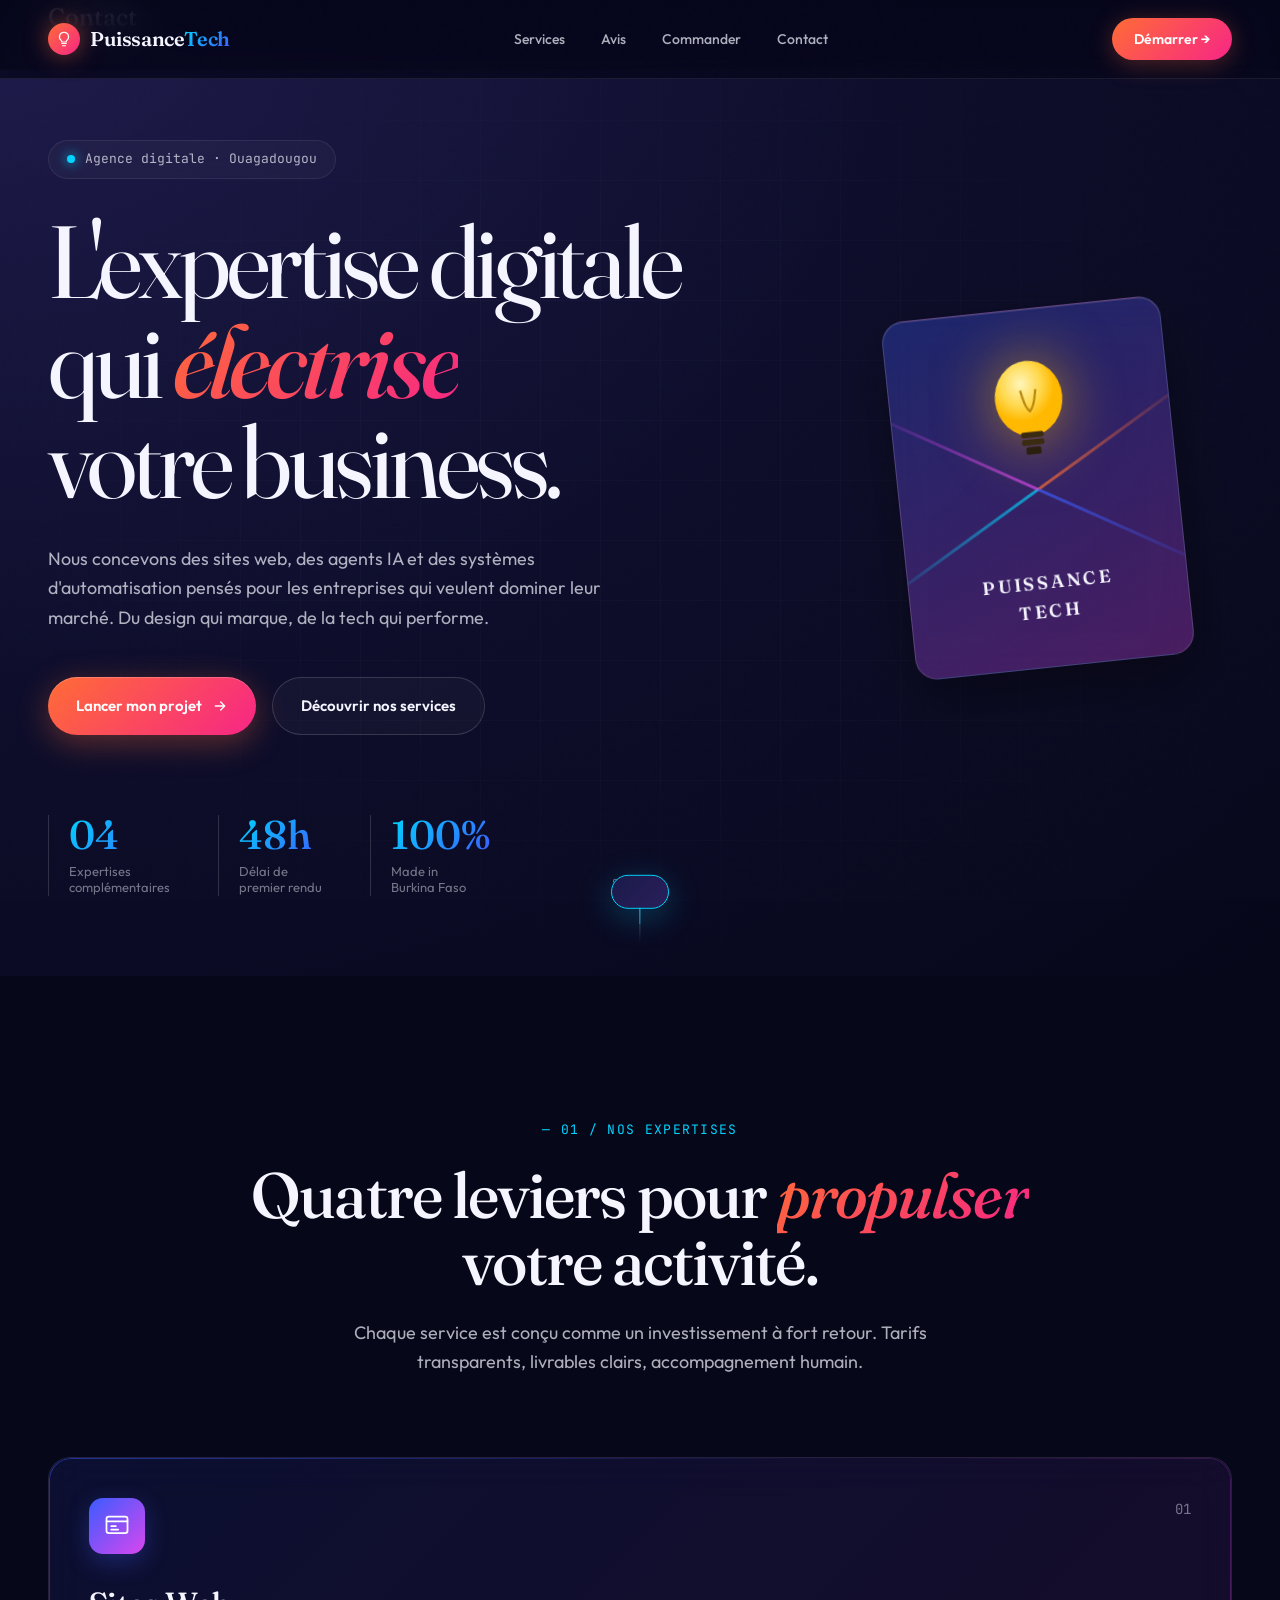
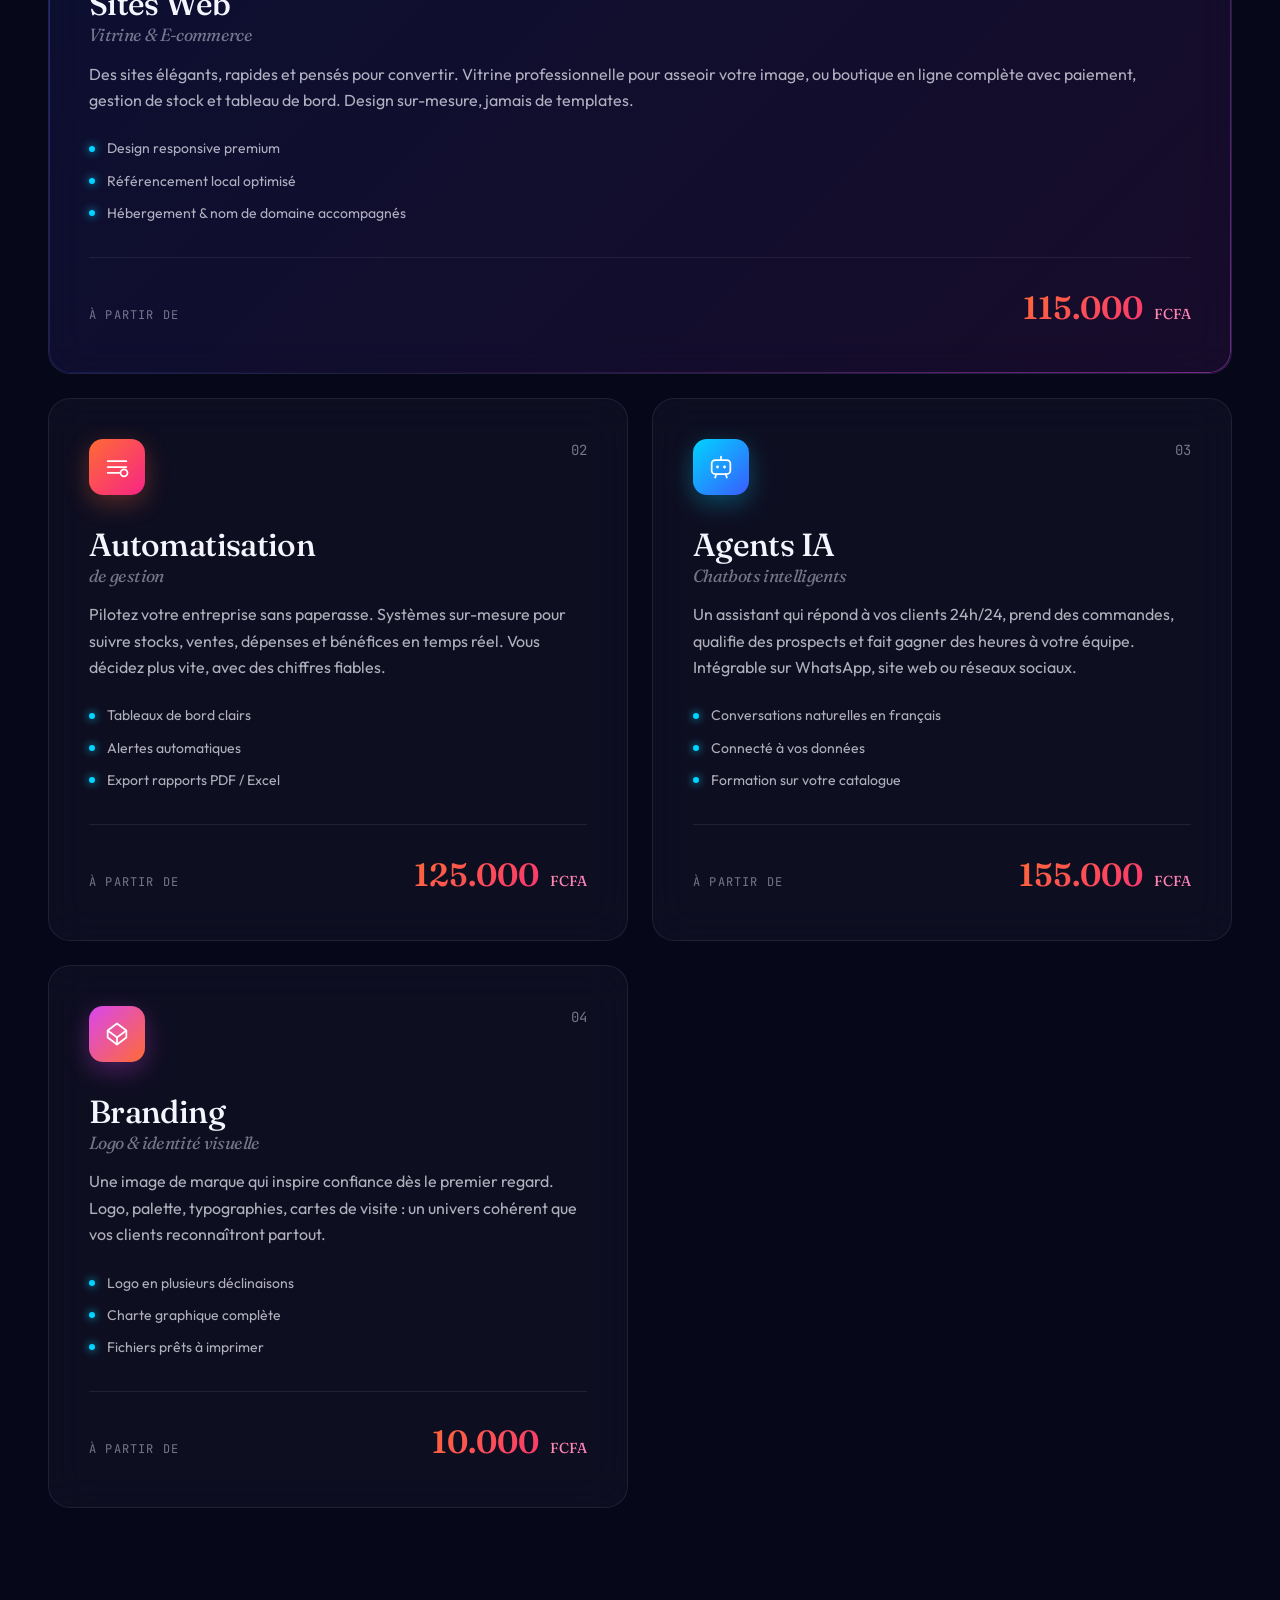
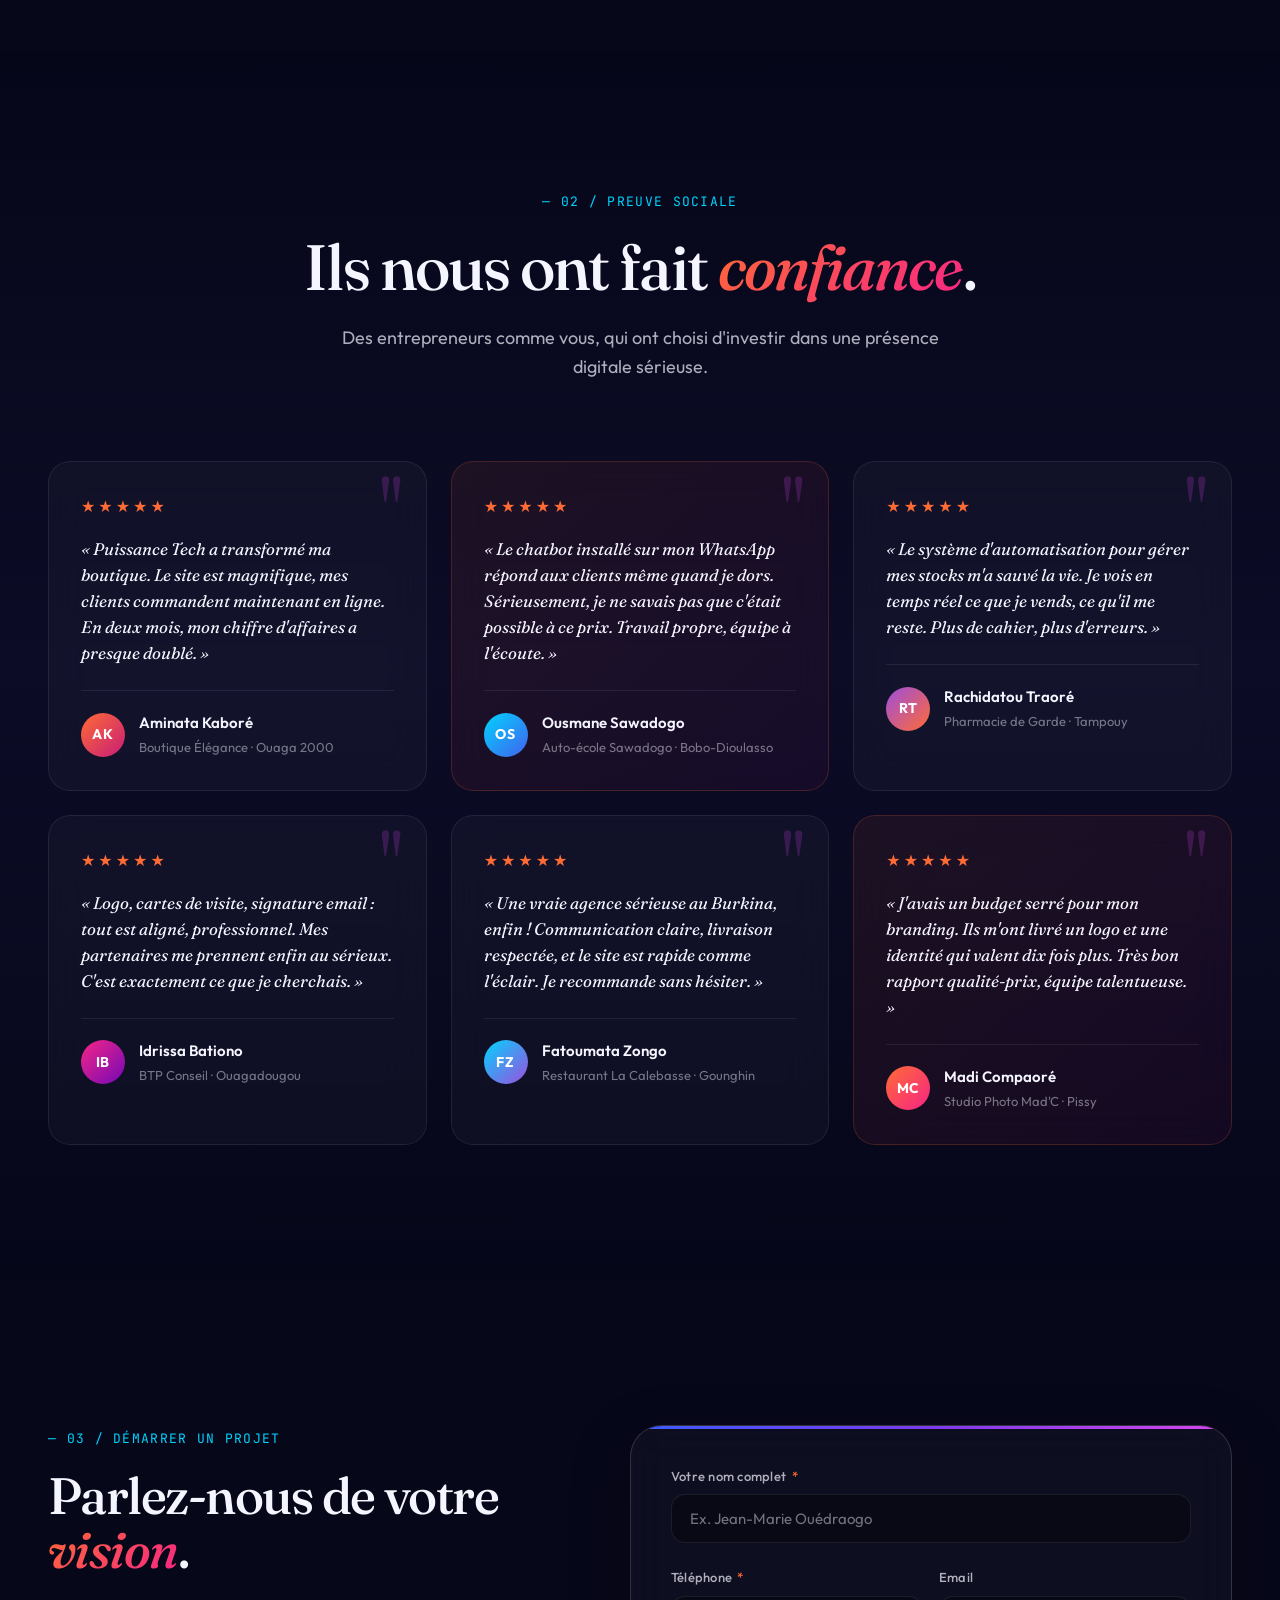
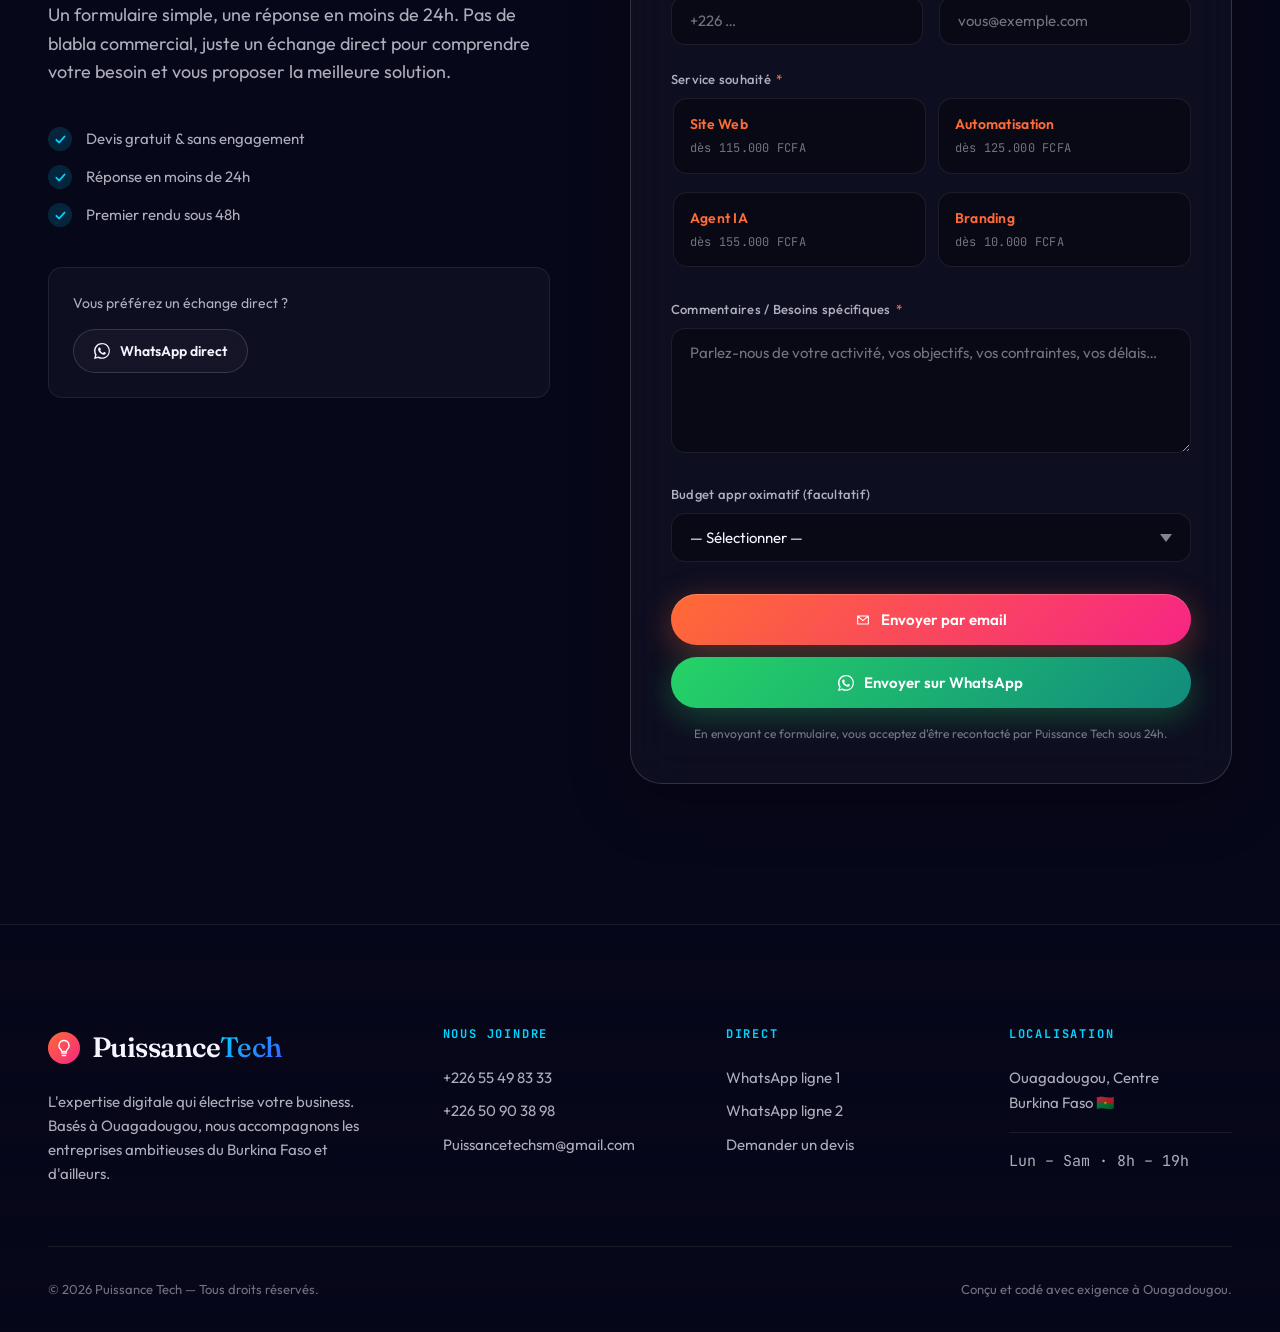
==== commit c9ab2734: "Update index.html" ====
--- a/index.html
+++ b/index.html
@@ -199,7 +199,7 @@
         </ul>
         <div class="service__price">
           <span class="service__price-label">À partir de</span>
-          <span class="service__price-value">95.000 <em>FCFA</em></span>
+          <span class="service__price-value">115.000 <em>FCFA</em></span>
         </div>
       </article>
 
@@ -224,7 +224,7 @@
         </ul>
         <div class="service__price">
           <span class="service__price-label">À partir de</span>
-          <span class="service__price-value">85.000 <em>FCFA</em></span>
+          <span class="service__price-value">125.000 <em>FCFA</em></span>
         </div>
       </article>
 
@@ -249,7 +249,7 @@
         </ul>
         <div class="service__price">
           <span class="service__price-label">À partir de</span>
-          <span class="service__price-value">45.000 <em>FCFA</em></span>
+          <span class="service__price-value">155.000 <em>FCFA</em></span>
         </div>
       </article>
 
@@ -433,15 +433,15 @@
           <div class="form__chips">
             <label class="chip">
               <input type="radio" name="service" value="Site Web (Vitrine ou E-commerce) — à partir de 95.000 FCFA" required />
-              <span>Site Web<small>dès 95.000 FCFA</small></span>
+              <span>Site Web<small>dès 115.000 FCFA</small></span>
             </label>
             <label class="chip">
               <input type="radio" name="service" value="Automatisation de gestion — à partir de 85.000 FCFA" />
-              <span>Automatisation<small>dès 85.000 FCFA</small></span>
+              <span>Automatisation<small>dès 125.000 FCFA</small></span>
             </label>
             <label class="chip">
-              <input type="radio" name="service" value="Agent IA / Chatbot — à partir de 45.000 FCFA" />
-              <span>Agent IA<small>dès 45.000 FCFA</small></span>
+              <input type="radio" name="service" value="Agent IA / Chatbot — à partir de 155.000 FCFA" />
+              <span>Agent IA<small>dès 155.000 FCFA</small></span>
             </label>
             <label class="chip">
               <input type="radio" name="service" value="Branding (Logo & identité visuelle) — à partir de 10.000 FCFA" />
